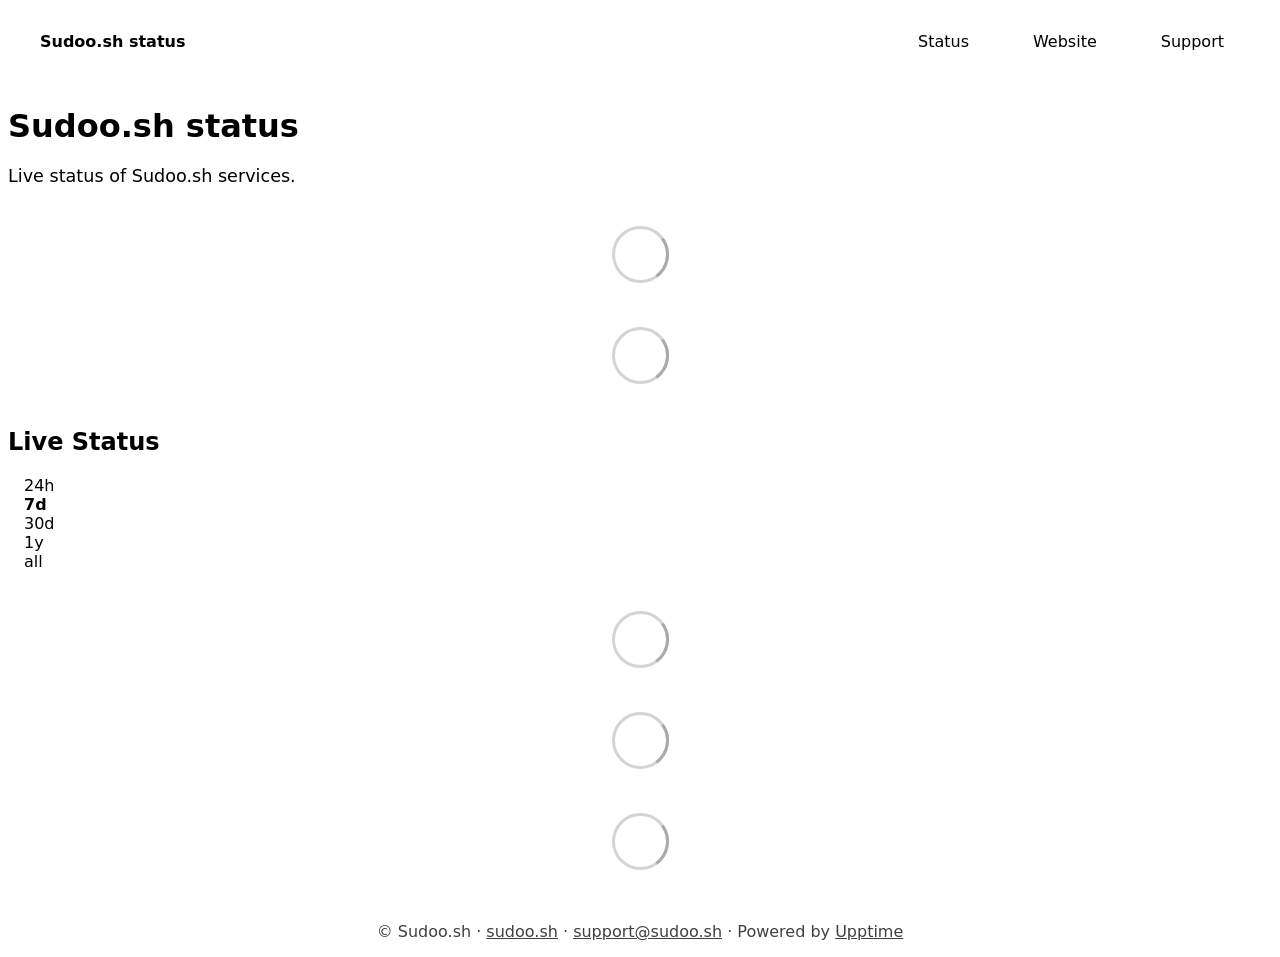
==== index.html @ 17a59e84 "deploy: 465c492b5b45bb77176a2ab1df20bc196b677ea1" ====
<!DOCTYPE html> <html lang=en> <head> <meta charset=utf-8> <meta content="width=device-width,initial-scale=1" name=viewport> <meta content=#333333 name=theme-color> <base href=/ > <link href=manifest.json rel=manifest crossorigin=use-credentials> <script>__SAPPER__={baseUrl:"",preloaded:[void 0,{}]};if('serviceWorker' in navigator)navigator.serviceWorker.register('/service-worker.js');(function(){try{eval("async function x(){}");var main="/client/client.94304ab6.js"}catch(e){main="/client/legacy/client.e1a0fa89.js"};var s=document.createElement("script");try{new Function("if(0)import('')")();s.src=main;s.type="module";s.crossOrigin="use-credentials";}catch(e){s.src="/client/shimport@2.0.5.js";s.setAttribute("data-main",main);}document.head.appendChild(s);}());</script> <link href=client/client-31a52aa5.css rel=stylesheet><link href=client/createOctokit-a85f76c7.css rel=stylesheet><link href=client/index-b0b6455a.css rel=stylesheet> <title>Sudoo.sh status</title><style>:root{color-scheme:light dark;--body-background-color:#fafafa;--body-text-color:#171717;--card-background-color:#ffffff;--nav-background-color:#ffffff;--nav-border-bottom-color:#e4e4e7;--nav-current-border-bottom-color:#714b67;--card-border-color:#e4e4e7;--down-border-left-color:#dc2626;--down-background-color:#fde2e2;--degraded-border-left-color:#d97706;--up-border-left-color:#16a34a;--tag-color:#ffffff;--tag-up-background-color:#16a34a;--tag-down-background-color:#dc2626;--tag-degraded-background-color:#d97706;--change-background-color:#d97706;--error-button-border-color:#5f3d56;--error-button-background-color:#714b67;--error-button-color:#ffffff;--submit-button-border-color:#5f3d56;--submit-button-background-color:#714b67;--submit-button-color:#ffffff;--graph-opacity:1;--graph-filter:none}@media (prefers-color-scheme:dark){:root{--body-background-color:#141415;--body-text-color:#ededed;--card-background-color:#19191b;--nav-background-color:#19191b;--nav-border-bottom-color:#2a2a2c;--nav-current-border-bottom-color:#c79bbd;--card-border-color:#2a2a2c;--down-border-left-color:#e5484d;--down-background-color:#3b1517;--degraded-border-left-color:#f5a524;--up-border-left-color:#4cc38a;--tag-color:#141415;--tag-up-background-color:#4cc38a;--tag-down-background-color:#e5484d;--tag-degraded-background-color:#f5a524;--change-background-color:#f5a524;--error-button-border-color:#d9b6d0;--error-button-background-color:#c79bbd;--error-button-color:#1b1219;--submit-button-border-color:#d9b6d0;--submit-button-background-color:#c79bbd;--submit-button-color:#1b1219;--graph-opacity:0.9;--graph-filter:none}}body,button,html,input,select{font-family:-apple-system,BlinkMacSystemFont,Inter,"Segoe UI",system-ui,sans-serif;-webkit-font-smoothing:antialiased}a{color:inherit}a:focus-visible,button:focus-visible{outline:3px solid rgb(113 75 103 / .35);outline-offset:2px;border-radius:8px}</style> <script>// If `prefers-color-scheme` is not supported, fall back to light mode.
      // In this case, light.css will be downloaded with `highest` priority.
      if (typeof window !== "undefined" && typeof document !== "undefined" && "matchMedia" in window && window.matchMedia('(prefers-color-scheme: dark)').media === 'not all') {
        document.documentElement.style.display = 'none';
        document.head.insertAdjacentHTML(
          'beforeend',
          '<link rel="stylesheet" href={`${config.path}/themes/light.css`} onload="document.documentElement.style.display = \'\'">',
        );
      } </script> <link href=https://status.sudoo.sh/themes/light.css rel=stylesheet media=(prefers-color-scheme:light)> <link href=https://status.sudoo.sh/themes/dark.css rel=stylesheet media=(prefers-color-scheme:dark)><link href=https://status.sudoo.sh/global.css rel=stylesheet><link href=https://sudoo.sh/favicon.svg rel=icon type=image/svg><link href=https://sudoo.sh/favicon.svg rel=icon type=image/png><meta content="light dark" name=color-scheme><meta content=#714b67 name=theme-color> <link href=/client/client.94304ab6.js rel=modulepreload as=script crossorigin=use-credentials><link href=/client/client-31a52aa5.css rel=preload as=style><link href=/client/index.28549d2f.js rel=modulepreload as=script crossorigin=use-credentials><link href=/client/createOctokit.8f2e1b7c.js rel=modulepreload as=script crossorigin=use-credentials><link href=/client/inject_styles.803b7e80.js rel=modulepreload as=script crossorigin=use-credentials><link href=/client/createOctokit-a85f76c7.css rel=preload as=style><link href=/client/index-b0b6455a.css rel=preload as=style></head> <body> <div id=sapper> <nav class=svelte-a08hsz><div class="svelte-a08hsz container"><div><a href=https://status.sudoo.sh class="svelte-a08hsz logo"><img alt="" class=svelte-a08hsz src=https://sudoo.sh/favicon.svg> <div>Sudoo.sh status</div></a></div> <ul class=svelte-a08hsz><li><a href=/ class=svelte-a08hsz target=_self aria-current=page>Status</a> <li><a href=https://sudoo.sh class=svelte-a08hsz target=_self>Website</a> <li><a href=mailto:support@sudoo.sh class=svelte-a08hsz target=_self>Support</a> </li> </ul></div> </nav> <main class=container> <header class=svelte-ngkazm><h1>Sudoo.sh status</h1> <p class="svelte-ngkazm lead">Live status of Sudoo.sh services.</header> <section class=svelte-8lnl4f><div class="svelte-68jxue loading"><svg class=svelte-68jxue height=38 stroke=#aaa width=38 xmlns=http://www.w3.org/2000/svg><g fill=none fill-rule=evenodd><g stroke-width=2 transform="translate(1 1)"><circle cx=18 cy=18 r=18 stroke-opacity=.5></circle><path d="M36 18c0-9.94-8.06-18-18-18"><animateTransform attributeName=transform dur=1s from="0 18 18" repeatCount=indefinite to="360 18 18" type=rotate></animateTransform></path></g></g></svg></div> </section> <section class=svelte-8lnl4f><div class="svelte-68jxue loading"><svg class=svelte-68jxue height=38 stroke=#aaa width=38 xmlns=http://www.w3.org/2000/svg><g fill=none fill-rule=evenodd><g stroke-width=2 transform="translate(1 1)"><circle cx=18 cy=18 r=18 stroke-opacity=.5></circle><path d="M36 18c0-9.94-8.06-18-18-18"><animateTransform attributeName=transform dur=1s from="0 18 18" repeatCount=indefinite to="360 18 18" type=rotate></animateTransform></path></g></g></svg></div> </section> <div class="svelte-fqsq6s f changed"><h2>Live Status</h2> <form class="svelte-fqsq6s f r"><div><input class=svelte-fqsq6s id=data_day name=d type=radio value=day><label class=svelte-fqsq6s for=data_day>24h</label></div> <div><input class=svelte-fqsq6s id=data_week name=d type=radio value=week checked><label class=svelte-fqsq6s for=data_week>7d</label></div> <div><input class=svelte-fqsq6s id=data_month name=d type=radio value=month><label class=svelte-fqsq6s for=data_month>30d</label></div> <div><input class=svelte-fqsq6s id=data_year name=d type=radio value=year><label class=svelte-fqsq6s for=data_year>1y</label></div> <div><input class=svelte-fqsq6s id=data_all name=d type=radio value=all><label class=svelte-fqsq6s for=data_all>all</label></div></form></div> <section class="svelte-fqsq6s live-status"><div class="svelte-68jxue loading"><svg class=svelte-68jxue height=38 stroke=#aaa width=38 xmlns=http://www.w3.org/2000/svg><g fill=none fill-rule=evenodd><g stroke-width=2 transform="translate(1 1)"><circle cx=18 cy=18 r=18 stroke-opacity=.5></circle><path d="M36 18c0-9.94-8.06-18-18-18"><animateTransform attributeName=transform dur=1s from="0 18 18" repeatCount=indefinite to="360 18 18" type=rotate></animateTransform></path></g></g></svg></div> </section> <section><div class="svelte-68jxue loading"><svg class=svelte-68jxue height=38 stroke=#aaa width=38 xmlns=http://www.w3.org/2000/svg><g fill=none fill-rule=evenodd><g stroke-width=2 transform="translate(1 1)"><circle cx=18 cy=18 r=18 stroke-opacity=.5></circle><path d="M36 18c0-9.94-8.06-18-18-18"><animateTransform attributeName=transform dur=1s from="0 18 18" repeatCount=indefinite to="360 18 18" type=rotate></animateTransform></path></g></g></svg></div> </section> <section><div class="svelte-68jxue loading"><svg class=svelte-68jxue height=38 stroke=#aaa width=38 xmlns=http://www.w3.org/2000/svg><g fill=none fill-rule=evenodd><g stroke-width=2 transform="translate(1 1)"><circle cx=18 cy=18 r=18 stroke-opacity=.5></circle><path d="M36 18c0-9.94-8.06-18-18-18"><animateTransform attributeName=transform dur=1s from="0 18 18" repeatCount=indefinite to="360 18 18" type=rotate></animateTransform></path></g></g></svg></div></section></main> <footer class=svelte-jbr799><p>© Sudoo.sh · <a href=https://sudoo.sh>sudoo.sh</a> · <a href=mailto:support@sudoo.sh>support@sudoo.sh</a> · Powered by <a href=https://upptime.js.org>Upptime</a></p> </footer></div> <script> try {
        if (typeof window !== "undefined" && window.navigator && navigator.serviceWorker) {
          navigator.serviceWorker.getRegistrations().then(function (registrations) {
            for (let registration of registrations) {
              registration.unregister();
            }
          });
        }
        if (typeof window !== "undefined" && "caches" in window) {
          caches.keys().then(function (keyList) {
            return Promise.all(
              keyList.map(function (key) {
                return caches.delete(key);
              })
            );
          });
        }
      } catch (error) {} </script>
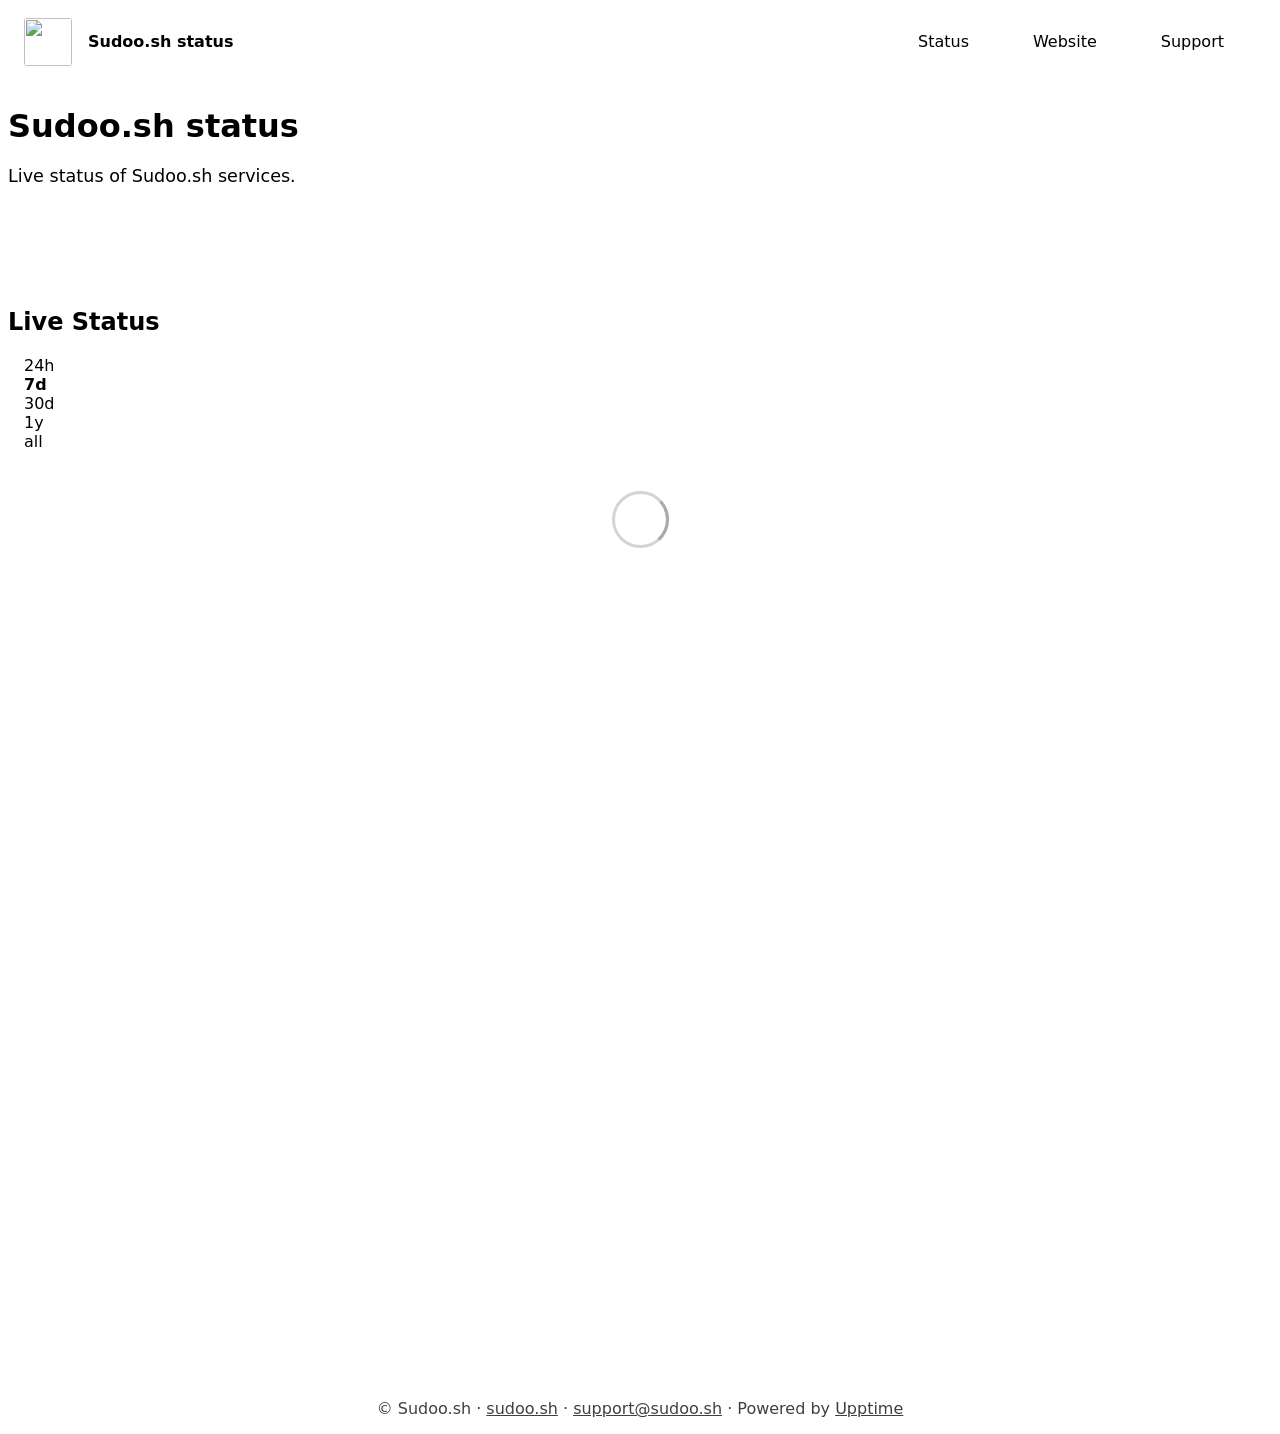
==== commit f8e89bea: "deploy: 219ca45661fd7b9674ba2fd2441160df50dcf616" ====
--- a/index.html
+++ b/index.html
@@ -1,4 +1,4 @@
-<!DOCTYPE html> <html lang=en> <head> <meta charset=utf-8> <meta content="width=device-width,initial-scale=1" name=viewport> <meta content=#333333 name=theme-color> <base href=/ > <link href=manifest.json rel=manifest crossorigin=use-credentials> <script>__SAPPER__={baseUrl:"",preloaded:[void 0,{}]};if('serviceWorker' in navigator)navigator.serviceWorker.register('/service-worker.js');(function(){try{eval("async function x(){}");var main="/client/client.94304ab6.js"}catch(e){main="/client/legacy/client.e1a0fa89.js"};var s=document.createElement("script");try{new Function("if(0)import('')")();s.src=main;s.type="module";s.crossOrigin="use-credentials";}catch(e){s.src="/client/shimport@2.0.5.js";s.setAttribute("data-main",main);}document.head.appendChild(s);}());</script> <link href=client/client-31a52aa5.css rel=stylesheet><link href=client/createOctokit-a85f76c7.css rel=stylesheet><link href=client/index-b0b6455a.css rel=stylesheet> <title>Sudoo.sh status</title><style>:root{color-scheme:light dark;--body-background-color:#fafafa;--body-text-color:#171717;--card-background-color:#ffffff;--nav-background-color:#ffffff;--nav-border-bottom-color:#e4e4e7;--nav-current-border-bottom-color:#714b67;--card-border-color:#e4e4e7;--down-border-left-color:#dc2626;--down-background-color:#fde2e2;--degraded-border-left-color:#d97706;--up-border-left-color:#16a34a;--tag-color:#ffffff;--tag-up-background-color:#16a34a;--tag-down-background-color:#dc2626;--tag-degraded-background-color:#d97706;--change-background-color:#d97706;--error-button-border-color:#5f3d56;--error-button-background-color:#714b67;--error-button-color:#ffffff;--submit-button-border-color:#5f3d56;--submit-button-background-color:#714b67;--submit-button-color:#ffffff;--graph-opacity:1;--graph-filter:none}@media (prefers-color-scheme:dark){:root{--body-background-color:#141415;--body-text-color:#ededed;--card-background-color:#19191b;--nav-background-color:#19191b;--nav-border-bottom-color:#2a2a2c;--nav-current-border-bottom-color:#c79bbd;--card-border-color:#2a2a2c;--down-border-left-color:#e5484d;--down-background-color:#3b1517;--degraded-border-left-color:#f5a524;--up-border-left-color:#4cc38a;--tag-color:#141415;--tag-up-background-color:#4cc38a;--tag-down-background-color:#e5484d;--tag-degraded-background-color:#f5a524;--change-background-color:#f5a524;--error-button-border-color:#d9b6d0;--error-button-background-color:#c79bbd;--error-button-color:#1b1219;--submit-button-border-color:#d9b6d0;--submit-button-background-color:#c79bbd;--submit-button-color:#1b1219;--graph-opacity:0.9;--graph-filter:none}}body,button,html,input,select{font-family:-apple-system,BlinkMacSystemFont,Inter,"Segoe UI",system-ui,sans-serif;-webkit-font-smoothing:antialiased}a{color:inherit}a:focus-visible,button:focus-visible{outline:3px solid rgb(113 75 103 / .35);outline-offset:2px;border-radius:8px}</style> <script>// If `prefers-color-scheme` is not supported, fall back to light mode.
+<!DOCTYPE html> <html lang=en> <head> <meta charset=utf-8> <meta content="width=device-width,initial-scale=1" name=viewport> <meta content=#333333 name=theme-color> <base href=/ > <link href=manifest.json rel=manifest crossorigin=use-credentials> <script>__SAPPER__={baseUrl:"",preloaded:[void 0,{}]};if('serviceWorker' in navigator)navigator.serviceWorker.register('/service-worker.js');(function(){try{eval("async function x(){}");var main="/client/client.71fd505e.js"}catch(e){main="/client/legacy/client.31c44764.js"};var s=document.createElement("script");try{new Function("if(0)import('')")();s.src=main;s.type="module";s.crossOrigin="use-credentials";}catch(e){s.src="/client/shimport@2.0.5.js";s.setAttribute("data-main",main);}document.head.appendChild(s);}());</script> <link href=client/client-31a52aa5.css rel=stylesheet><link href=client/createOctokit-a85f76c7.css rel=stylesheet><link href=client/index-b0b6455a.css rel=stylesheet> <title>Sudoo.sh status</title><style>:root{color-scheme:light dark;--body-background-color:#fafafa;--body-text-color:#171717;--card-background-color:#ffffff;--nav-background-color:#ffffff;--nav-border-bottom-color:#e4e4e7;--nav-current-border-bottom-color:#714b67;--card-border-color:#e4e4e7;--down-border-left-color:#dc2626;--down-background-color:#fde2e2;--degraded-border-left-color:#d97706;--up-border-left-color:#16a34a;--tag-color:#ffffff;--tag-up-background-color:#16a34a;--tag-down-background-color:#dc2626;--tag-degraded-background-color:#d97706;--change-background-color:#d97706;--error-button-border-color:#5f3d56;--error-button-background-color:#714b67;--error-button-color:#ffffff;--submit-button-border-color:#5f3d56;--submit-button-background-color:#714b67;--submit-button-color:#ffffff;--graph-opacity:1;--graph-filter:none}@media (prefers-color-scheme:dark){:root{--body-background-color:#141415;--body-text-color:#ededed;--card-background-color:#19191b;--nav-background-color:#19191b;--nav-border-bottom-color:#2a2a2c;--nav-current-border-bottom-color:#c79bbd;--card-border-color:#2a2a2c;--down-border-left-color:#e5484d;--down-background-color:#3b1517;--degraded-border-left-color:#f5a524;--up-border-left-color:#4cc38a;--tag-color:#141415;--tag-up-background-color:#4cc38a;--tag-down-background-color:#e5484d;--tag-degraded-background-color:#f5a524;--change-background-color:#f5a524;--error-button-border-color:#d9b6d0;--error-button-background-color:#c79bbd;--error-button-color:#1b1219;--submit-button-border-color:#d9b6d0;--submit-button-background-color:#c79bbd;--submit-button-color:#1b1219;--graph-opacity:0.9;--graph-filter:none}}body,button,html,input,select{font-family:-apple-system,BlinkMacSystemFont,Inter,"Segoe UI",system-ui,sans-serif;-webkit-font-smoothing:antialiased}a{color:inherit}a:focus-visible,button:focus-visible{outline:3px solid rgb(113 75 103 / .35);outline-offset:2px;border-radius:8px}main>section:not(.live-status)>.loading{display:none}main.container>header:not(:has(+article)){margin-bottom:calc(4rem + 58px)}.live-status:has(>.loading){min-height:100vh}.live-status>.loading{margin:0;padding-top:2.5rem}.logo img{width:3rem}.live-status img.icon{width:1rem}</style><link href=https://api.github.com rel=preconnect crossorigin><link href=https://raw.githubusercontent.com rel=preconnect> <script>// If `prefers-color-scheme` is not supported, fall back to light mode.
       // In this case, light.css will be downloaded with `highest` priority.
       if (typeof window !== "undefined" && typeof document !== "undefined" && "matchMedia" in window && window.matchMedia('(prefers-color-scheme: dark)').media === 'not all') {
         document.documentElement.style.display = 'none';
@@ -6,7 +6,7 @@
           'beforeend',
           '<link rel="stylesheet" href={`${config.path}/themes/light.css`} onload="document.documentElement.style.display = \'\'">',
         );
-      } </script> <link href=https://status.sudoo.sh/themes/light.css rel=stylesheet media=(prefers-color-scheme:light)> <link href=https://status.sudoo.sh/themes/dark.css rel=stylesheet media=(prefers-color-scheme:dark)><link href=https://status.sudoo.sh/global.css rel=stylesheet><link href=https://sudoo.sh/favicon.svg rel=icon type=image/svg><link href=https://sudoo.sh/favicon.svg rel=icon type=image/png><meta content="light dark" name=color-scheme><meta content=#714b67 name=theme-color> <link href=/client/client.94304ab6.js rel=modulepreload as=script crossorigin=use-credentials><link href=/client/client-31a52aa5.css rel=preload as=style><link href=/client/index.28549d2f.js rel=modulepreload as=script crossorigin=use-credentials><link href=/client/createOctokit.8f2e1b7c.js rel=modulepreload as=script crossorigin=use-credentials><link href=/client/inject_styles.803b7e80.js rel=modulepreload as=script crossorigin=use-credentials><link href=/client/createOctokit-a85f76c7.css rel=preload as=style><link href=/client/index-b0b6455a.css rel=preload as=style></head> <body> <div id=sapper> <nav class=svelte-a08hsz><div class="svelte-a08hsz container"><div><a href=https://status.sudoo.sh class="svelte-a08hsz logo"><img alt="" class=svelte-a08hsz src=https://sudoo.sh/favicon.svg> <div>Sudoo.sh status</div></a></div> <ul class=svelte-a08hsz><li><a href=/ class=svelte-a08hsz target=_self aria-current=page>Status</a> <li><a href=https://sudoo.sh class=svelte-a08hsz target=_self>Website</a> <li><a href=mailto:support@sudoo.sh class=svelte-a08hsz target=_self>Support</a> </li> </ul></div> </nav> <main class=container> <header class=svelte-ngkazm><h1>Sudoo.sh status</h1> <p class="svelte-ngkazm lead">Live status of Sudoo.sh services.</header> <section class=svelte-8lnl4f><div class="svelte-68jxue loading"><svg class=svelte-68jxue height=38 stroke=#aaa width=38 xmlns=http://www.w3.org/2000/svg><g fill=none fill-rule=evenodd><g stroke-width=2 transform="translate(1 1)"><circle cx=18 cy=18 r=18 stroke-opacity=.5></circle><path d="M36 18c0-9.94-8.06-18-18-18"><animateTransform attributeName=transform dur=1s from="0 18 18" repeatCount=indefinite to="360 18 18" type=rotate></animateTransform></path></g></g></svg></div> </section> <section class=svelte-8lnl4f><div class="svelte-68jxue loading"><svg class=svelte-68jxue height=38 stroke=#aaa width=38 xmlns=http://www.w3.org/2000/svg><g fill=none fill-rule=evenodd><g stroke-width=2 transform="translate(1 1)"><circle cx=18 cy=18 r=18 stroke-opacity=.5></circle><path d="M36 18c0-9.94-8.06-18-18-18"><animateTransform attributeName=transform dur=1s from="0 18 18" repeatCount=indefinite to="360 18 18" type=rotate></animateTransform></path></g></g></svg></div> </section> <div class="svelte-fqsq6s f changed"><h2>Live Status</h2> <form class="svelte-fqsq6s f r"><div><input class=svelte-fqsq6s id=data_day name=d type=radio value=day><label class=svelte-fqsq6s for=data_day>24h</label></div> <div><input class=svelte-fqsq6s id=data_week name=d type=radio value=week checked><label class=svelte-fqsq6s for=data_week>7d</label></div> <div><input class=svelte-fqsq6s id=data_month name=d type=radio value=month><label class=svelte-fqsq6s for=data_month>30d</label></div> <div><input class=svelte-fqsq6s id=data_year name=d type=radio value=year><label class=svelte-fqsq6s for=data_year>1y</label></div> <div><input class=svelte-fqsq6s id=data_all name=d type=radio value=all><label class=svelte-fqsq6s for=data_all>all</label></div></form></div> <section class="svelte-fqsq6s live-status"><div class="svelte-68jxue loading"><svg class=svelte-68jxue height=38 stroke=#aaa width=38 xmlns=http://www.w3.org/2000/svg><g fill=none fill-rule=evenodd><g stroke-width=2 transform="translate(1 1)"><circle cx=18 cy=18 r=18 stroke-opacity=.5></circle><path d="M36 18c0-9.94-8.06-18-18-18"><animateTransform attributeName=transform dur=1s from="0 18 18" repeatCount=indefinite to="360 18 18" type=rotate></animateTransform></path></g></g></svg></div> </section> <section><div class="svelte-68jxue loading"><svg class=svelte-68jxue height=38 stroke=#aaa width=38 xmlns=http://www.w3.org/2000/svg><g fill=none fill-rule=evenodd><g stroke-width=2 transform="translate(1 1)"><circle cx=18 cy=18 r=18 stroke-opacity=.5></circle><path d="M36 18c0-9.94-8.06-18-18-18"><animateTransform attributeName=transform dur=1s from="0 18 18" repeatCount=indefinite to="360 18 18" type=rotate></animateTransform></path></g></g></svg></div> </section> <section><div class="svelte-68jxue loading"><svg class=svelte-68jxue height=38 stroke=#aaa width=38 xmlns=http://www.w3.org/2000/svg><g fill=none fill-rule=evenodd><g stroke-width=2 transform="translate(1 1)"><circle cx=18 cy=18 r=18 stroke-opacity=.5></circle><path d="M36 18c0-9.94-8.06-18-18-18"><animateTransform attributeName=transform dur=1s from="0 18 18" repeatCount=indefinite to="360 18 18" type=rotate></animateTransform></path></g></g></svg></div></section></main> <footer class=svelte-jbr799><p>© Sudoo.sh · <a href=https://sudoo.sh>sudoo.sh</a> · <a href=mailto:support@sudoo.sh>support@sudoo.sh</a> · Powered by <a href=https://upptime.js.org>Upptime</a></p> </footer></div> <script> try {
+      } </script> <link href=https://status.sudoo.sh/themes/light.css rel=stylesheet media=(prefers-color-scheme:light)> <link href=https://status.sudoo.sh/themes/dark.css rel=stylesheet media=(prefers-color-scheme:dark)><link href=https://status.sudoo.sh/global.css rel=stylesheet><link href=https://status.sudoo.sh/favicon.svg rel=icon type=image/svg><link href=https://status.sudoo.sh/favicon.svg rel=icon type=image/png><meta content="Live status, uptime and response times of the Sudoo.sh website, documentation, marketplace, sign-in, account and API." name=description><meta content="light dark" name=color-scheme><meta content=#714b67 name=theme-color> <link href=/client/client.71fd505e.js rel=modulepreload as=script crossorigin=use-credentials><link href=/client/client-31a52aa5.css rel=preload as=style><link href=/client/index.e1d9bd74.js rel=modulepreload as=script crossorigin=use-credentials><link href=/client/createOctokit.777f764c.js rel=modulepreload as=script crossorigin=use-credentials><link href=/client/inject_styles.803b7e80.js rel=modulepreload as=script crossorigin=use-credentials><link href=/client/createOctokit-a85f76c7.css rel=preload as=style><link href=/client/index-b0b6455a.css rel=preload as=style></head> <body> <div id=sapper> <nav class=svelte-a08hsz><div class="svelte-a08hsz container"><div><a href=https://status.sudoo.sh class="svelte-a08hsz logo"><img alt="" class=svelte-a08hsz src=https://status.sudoo.sh/favicon.svg> <div>Sudoo.sh status</div></a></div> <ul class=svelte-a08hsz><li><a href=/ class=svelte-a08hsz target=_self aria-current=page>Status</a> <li><a href=https://sudoo.sh class=svelte-a08hsz target=_self>Website</a> <li><a href=mailto:support@sudoo.sh class=svelte-a08hsz target=_self>Support</a> </li> </ul></div> </nav> <main class=container> <header class=svelte-ngkazm><h1>Sudoo.sh status</h1> <p class="svelte-ngkazm lead">Live status of Sudoo.sh services.</header> <section class=svelte-8lnl4f><div class="svelte-68jxue loading"><svg class=svelte-68jxue height=38 stroke=#aaa width=38 xmlns=http://www.w3.org/2000/svg><g fill=none fill-rule=evenodd><g stroke-width=2 transform="translate(1 1)"><circle cx=18 cy=18 r=18 stroke-opacity=.5></circle><path d="M36 18c0-9.94-8.06-18-18-18"><animateTransform attributeName=transform dur=1s from="0 18 18" repeatCount=indefinite to="360 18 18" type=rotate></animateTransform></path></g></g></svg></div> </section> <section class=svelte-8lnl4f><div class="svelte-68jxue loading"><svg class=svelte-68jxue height=38 stroke=#aaa width=38 xmlns=http://www.w3.org/2000/svg><g fill=none fill-rule=evenodd><g stroke-width=2 transform="translate(1 1)"><circle cx=18 cy=18 r=18 stroke-opacity=.5></circle><path d="M36 18c0-9.94-8.06-18-18-18"><animateTransform attributeName=transform dur=1s from="0 18 18" repeatCount=indefinite to="360 18 18" type=rotate></animateTransform></path></g></g></svg></div> </section> <div class="svelte-fqsq6s f changed"><h2>Live Status</h2> <form class="svelte-fqsq6s f r"><div><input class=svelte-fqsq6s id=data_day name=d type=radio value=day><label class=svelte-fqsq6s for=data_day>24h</label></div> <div><input class=svelte-fqsq6s id=data_week name=d type=radio value=week checked><label class=svelte-fqsq6s for=data_week>7d</label></div> <div><input class=svelte-fqsq6s id=data_month name=d type=radio value=month><label class=svelte-fqsq6s for=data_month>30d</label></div> <div><input class=svelte-fqsq6s id=data_year name=d type=radio value=year><label class=svelte-fqsq6s for=data_year>1y</label></div> <div><input class=svelte-fqsq6s id=data_all name=d type=radio value=all><label class=svelte-fqsq6s for=data_all>all</label></div></form></div> <section class="svelte-fqsq6s live-status"><div class="svelte-68jxue loading"><svg class=svelte-68jxue height=38 stroke=#aaa width=38 xmlns=http://www.w3.org/2000/svg><g fill=none fill-rule=evenodd><g stroke-width=2 transform="translate(1 1)"><circle cx=18 cy=18 r=18 stroke-opacity=.5></circle><path d="M36 18c0-9.94-8.06-18-18-18"><animateTransform attributeName=transform dur=1s from="0 18 18" repeatCount=indefinite to="360 18 18" type=rotate></animateTransform></path></g></g></svg></div> </section> <section><div class="svelte-68jxue loading"><svg class=svelte-68jxue height=38 stroke=#aaa width=38 xmlns=http://www.w3.org/2000/svg><g fill=none fill-rule=evenodd><g stroke-width=2 transform="translate(1 1)"><circle cx=18 cy=18 r=18 stroke-opacity=.5></circle><path d="M36 18c0-9.94-8.06-18-18-18"><animateTransform attributeName=transform dur=1s from="0 18 18" repeatCount=indefinite to="360 18 18" type=rotate></animateTransform></path></g></g></svg></div> </section> <section><div class="svelte-68jxue loading"><svg class=svelte-68jxue height=38 stroke=#aaa width=38 xmlns=http://www.w3.org/2000/svg><g fill=none fill-rule=evenodd><g stroke-width=2 transform="translate(1 1)"><circle cx=18 cy=18 r=18 stroke-opacity=.5></circle><path d="M36 18c0-9.94-8.06-18-18-18"><animateTransform attributeName=transform dur=1s from="0 18 18" repeatCount=indefinite to="360 18 18" type=rotate></animateTransform></path></g></g></svg></div></section></main> <footer class=svelte-jbr799><p>© Sudoo.sh · <a href=https://sudoo.sh>sudoo.sh</a> · <a href=mailto:support@sudoo.sh>support@sudoo.sh</a> · Powered by <a href=https://upptime.js.org>Upptime</a></p> </footer></div> <script> try {
         if (typeof window !== "undefined" && window.navigator && navigator.serviceWorker) {
           navigator.serviceWorker.getRegistrations().then(function (registrations) {
             for (let registration of registrations) {
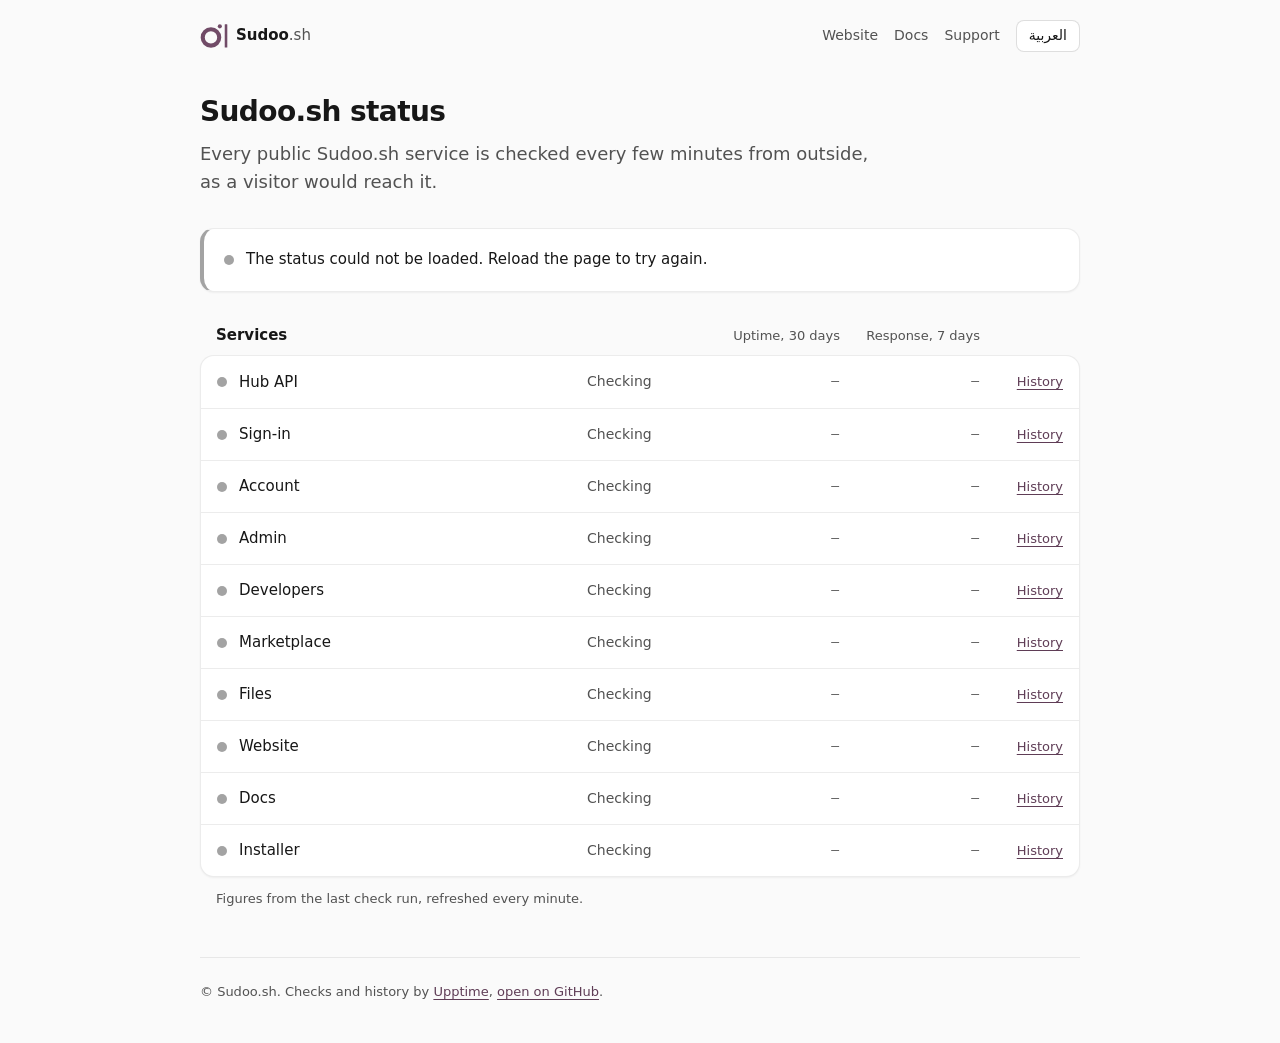
==== commit 1107403e: "deploy: 8b9e57d19a9eb9cb23d51723ce8ff2ca985d79e3" ====
--- a/index.html
+++ b/index.html
@@ -1,26 +1,164 @@
-<!DOCTYPE html> <html lang=en> <head> <meta charset=utf-8> <meta content="width=device-width,initial-scale=1" name=viewport> <meta content=#333333 name=theme-color> <base href=/ > <link href=manifest.json rel=manifest crossorigin=use-credentials> <script>__SAPPER__={baseUrl:"",preloaded:[void 0,{}]};if('serviceWorker' in navigator)navigator.serviceWorker.register('/service-worker.js');(function(){try{eval("async function x(){}");var main="/client/client.71fd505e.js"}catch(e){main="/client/legacy/client.31c44764.js"};var s=document.createElement("script");try{new Function("if(0)import('')")();s.src=main;s.type="module";s.crossOrigin="use-credentials";}catch(e){s.src="/client/shimport@2.0.5.js";s.setAttribute("data-main",main);}document.head.appendChild(s);}());</script> <link href=client/client-31a52aa5.css rel=stylesheet><link href=client/createOctokit-a85f76c7.css rel=stylesheet><link href=client/index-b0b6455a.css rel=stylesheet> <title>Sudoo.sh status</title><style>:root{color-scheme:light dark;--body-background-color:#fafafa;--body-text-color:#171717;--card-background-color:#ffffff;--nav-background-color:#ffffff;--nav-border-bottom-color:#e4e4e7;--nav-current-border-bottom-color:#714b67;--card-border-color:#e4e4e7;--down-border-left-color:#dc2626;--down-background-color:#fde2e2;--degraded-border-left-color:#d97706;--up-border-left-color:#16a34a;--tag-color:#ffffff;--tag-up-background-color:#16a34a;--tag-down-background-color:#dc2626;--tag-degraded-background-color:#d97706;--change-background-color:#d97706;--error-button-border-color:#5f3d56;--error-button-background-color:#714b67;--error-button-color:#ffffff;--submit-button-border-color:#5f3d56;--submit-button-background-color:#714b67;--submit-button-color:#ffffff;--graph-opacity:1;--graph-filter:none}@media (prefers-color-scheme:dark){:root{--body-background-color:#141415;--body-text-color:#ededed;--card-background-color:#19191b;--nav-background-color:#19191b;--nav-border-bottom-color:#2a2a2c;--nav-current-border-bottom-color:#c79bbd;--card-border-color:#2a2a2c;--down-border-left-color:#e5484d;--down-background-color:#3b1517;--degraded-border-left-color:#f5a524;--up-border-left-color:#4cc38a;--tag-color:#141415;--tag-up-background-color:#4cc38a;--tag-down-background-color:#e5484d;--tag-degraded-background-color:#f5a524;--change-background-color:#f5a524;--error-button-border-color:#d9b6d0;--error-button-background-color:#c79bbd;--error-button-color:#1b1219;--submit-button-border-color:#d9b6d0;--submit-button-background-color:#c79bbd;--submit-button-color:#1b1219;--graph-opacity:0.9;--graph-filter:none}}body,button,html,input,select{font-family:-apple-system,BlinkMacSystemFont,Inter,"Segoe UI",system-ui,sans-serif;-webkit-font-smoothing:antialiased}a{color:inherit}a:focus-visible,button:focus-visible{outline:3px solid rgb(113 75 103 / .35);outline-offset:2px;border-radius:8px}main>section:not(.live-status)>.loading{display:none}main.container>header:not(:has(+article)){margin-bottom:calc(4rem + 58px)}.live-status:has(>.loading){min-height:100vh}.live-status>.loading{margin:0;padding-top:2.5rem}.logo img{width:3rem}.live-status img.icon{width:1rem}</style><link href=https://api.github.com rel=preconnect crossorigin><link href=https://raw.githubusercontent.com rel=preconnect> <script>// If `prefers-color-scheme` is not supported, fall back to light mode.
-      // In this case, light.css will be downloaded with `highest` priority.
-      if (typeof window !== "undefined" && typeof document !== "undefined" && "matchMedia" in window && window.matchMedia('(prefers-color-scheme: dark)').media === 'not all') {
-        document.documentElement.style.display = 'none';
-        document.head.insertAdjacentHTML(
-          'beforeend',
-          '<link rel="stylesheet" href={`${config.path}/themes/light.css`} onload="document.documentElement.style.display = \'\'">',
-        );
-      } </script> <link href=https://status.sudoo.sh/themes/light.css rel=stylesheet media=(prefers-color-scheme:light)> <link href=https://status.sudoo.sh/themes/dark.css rel=stylesheet media=(prefers-color-scheme:dark)><link href=https://status.sudoo.sh/global.css rel=stylesheet><link href=https://status.sudoo.sh/favicon.svg rel=icon type=image/svg><link href=https://status.sudoo.sh/favicon.svg rel=icon type=image/png><meta content="Live status, uptime and response times of the Sudoo.sh website, documentation, marketplace, sign-in, account and API." name=description><meta content="light dark" name=color-scheme><meta content=#714b67 name=theme-color> <link href=/client/client.71fd505e.js rel=modulepreload as=script crossorigin=use-credentials><link href=/client/client-31a52aa5.css rel=preload as=style><link href=/client/index.e1d9bd74.js rel=modulepreload as=script crossorigin=use-credentials><link href=/client/createOctokit.777f764c.js rel=modulepreload as=script crossorigin=use-credentials><link href=/client/inject_styles.803b7e80.js rel=modulepreload as=script crossorigin=use-credentials><link href=/client/createOctokit-a85f76c7.css rel=preload as=style><link href=/client/index-b0b6455a.css rel=preload as=style></head> <body> <div id=sapper> <nav class=svelte-a08hsz><div class="svelte-a08hsz container"><div><a href=https://status.sudoo.sh class="svelte-a08hsz logo"><img alt="" class=svelte-a08hsz src=https://status.sudoo.sh/favicon.svg> <div>Sudoo.sh status</div></a></div> <ul class=svelte-a08hsz><li><a href=/ class=svelte-a08hsz target=_self aria-current=page>Status</a> <li><a href=https://sudoo.sh class=svelte-a08hsz target=_self>Website</a> <li><a href=mailto:support@sudoo.sh class=svelte-a08hsz target=_self>Support</a> </li> </ul></div> </nav> <main class=container> <header class=svelte-ngkazm><h1>Sudoo.sh status</h1> <p class="svelte-ngkazm lead">Live status of Sudoo.sh services.</header> <section class=svelte-8lnl4f><div class="svelte-68jxue loading"><svg class=svelte-68jxue height=38 stroke=#aaa width=38 xmlns=http://www.w3.org/2000/svg><g fill=none fill-rule=evenodd><g stroke-width=2 transform="translate(1 1)"><circle cx=18 cy=18 r=18 stroke-opacity=.5></circle><path d="M36 18c0-9.94-8.06-18-18-18"><animateTransform attributeName=transform dur=1s from="0 18 18" repeatCount=indefinite to="360 18 18" type=rotate></animateTransform></path></g></g></svg></div> </section> <section class=svelte-8lnl4f><div class="svelte-68jxue loading"><svg class=svelte-68jxue height=38 stroke=#aaa width=38 xmlns=http://www.w3.org/2000/svg><g fill=none fill-rule=evenodd><g stroke-width=2 transform="translate(1 1)"><circle cx=18 cy=18 r=18 stroke-opacity=.5></circle><path d="M36 18c0-9.94-8.06-18-18-18"><animateTransform attributeName=transform dur=1s from="0 18 18" repeatCount=indefinite to="360 18 18" type=rotate></animateTransform></path></g></g></svg></div> </section> <div class="svelte-fqsq6s f changed"><h2>Live Status</h2> <form class="svelte-fqsq6s f r"><div><input class=svelte-fqsq6s id=data_day name=d type=radio value=day><label class=svelte-fqsq6s for=data_day>24h</label></div> <div><input class=svelte-fqsq6s id=data_week name=d type=radio value=week checked><label class=svelte-fqsq6s for=data_week>7d</label></div> <div><input class=svelte-fqsq6s id=data_month name=d type=radio value=month><label class=svelte-fqsq6s for=data_month>30d</label></div> <div><input class=svelte-fqsq6s id=data_year name=d type=radio value=year><label class=svelte-fqsq6s for=data_year>1y</label></div> <div><input class=svelte-fqsq6s id=data_all name=d type=radio value=all><label class=svelte-fqsq6s for=data_all>all</label></div></form></div> <section class="svelte-fqsq6s live-status"><div class="svelte-68jxue loading"><svg class=svelte-68jxue height=38 stroke=#aaa width=38 xmlns=http://www.w3.org/2000/svg><g fill=none fill-rule=evenodd><g stroke-width=2 transform="translate(1 1)"><circle cx=18 cy=18 r=18 stroke-opacity=.5></circle><path d="M36 18c0-9.94-8.06-18-18-18"><animateTransform attributeName=transform dur=1s from="0 18 18" repeatCount=indefinite to="360 18 18" type=rotate></animateTransform></path></g></g></svg></div> </section> <section><div class="svelte-68jxue loading"><svg class=svelte-68jxue height=38 stroke=#aaa width=38 xmlns=http://www.w3.org/2000/svg><g fill=none fill-rule=evenodd><g stroke-width=2 transform="translate(1 1)"><circle cx=18 cy=18 r=18 stroke-opacity=.5></circle><path d="M36 18c0-9.94-8.06-18-18-18"><animateTransform attributeName=transform dur=1s from="0 18 18" repeatCount=indefinite to="360 18 18" type=rotate></animateTransform></path></g></g></svg></div> </section> <section><div class="svelte-68jxue loading"><svg class=svelte-68jxue height=38 stroke=#aaa width=38 xmlns=http://www.w3.org/2000/svg><g fill=none fill-rule=evenodd><g stroke-width=2 transform="translate(1 1)"><circle cx=18 cy=18 r=18 stroke-opacity=.5></circle><path d="M36 18c0-9.94-8.06-18-18-18"><animateTransform attributeName=transform dur=1s from="0 18 18" repeatCount=indefinite to="360 18 18" type=rotate></animateTransform></path></g></g></svg></div></section></main> <footer class=svelte-jbr799><p>© Sudoo.sh · <a href=https://sudoo.sh>sudoo.sh</a> · <a href=mailto:support@sudoo.sh>support@sudoo.sh</a> · Powered by <a href=https://upptime.js.org>Upptime</a></p> </footer></div> <script> try {
-        if (typeof window !== "undefined" && window.navigator && navigator.serviceWorker) {
-          navigator.serviceWorker.getRegistrations().then(function (registrations) {
-            for (let registration of registrations) {
-              registration.unregister();
-            }
-          });
-        }
-        if (typeof window !== "undefined" && "caches" in window) {
-          caches.keys().then(function (keyList) {
-            return Promise.all(
-              keyList.map(function (key) {
-                return caches.delete(key);
-              })
-            );
-          });
-        }
-      } catch (error) {} </script> +<!doctype html>
+<html lang="en" dir="ltr">
+  <head>
+    <meta charset="utf-8" />
+    <meta name="viewport" content="width=device-width, initial-scale=1" />
+    <meta
+      http-equiv="Content-Security-Policy"
+      content="default-src 'none'; script-src 'self'; style-src 'self'; img-src 'self'; connect-src 'self' https://raw.githubusercontent.com https://api.github.com; base-uri 'none'; form-action 'none'"
+    />
+    <title>Sudoo.sh status</title>
+    <meta
+      name="description"
+      content="Live status, uptime and response times of the Sudoo.sh website, documentation, marketplace, sign-in, account and API."
+    />
+    <link rel="canonical" href="https://status.sudoo.sh/" />
+    <link rel="icon" href="/favicon.svg" type="image/svg+xml" />
+    <meta name="color-scheme" content="light dark" />
+    <meta name="theme-color" media="(prefers-color-scheme: light)" content="#fafafa" />
+    <meta name="theme-color" media="(prefers-color-scheme: dark)" content="#141415" />
+    <meta name="referrer" content="strict-origin-when-cross-origin" />
+    <script src="/sudoo-boot.js"></script>
+    <link rel="stylesheet" href="/sudoo-status.css" />
+    <link rel="preconnect" href="https://raw.githubusercontent.com" crossorigin />
+    <script src="/sudoo-status.js" defer></script>
+  </head>
+  <body>
+    <a class="skip" href="#main"><span lang="en">Skip to the status</span><span lang="ar">انتقل إلى الحالة</span></a>
+    <header class="top">
+      <a class="brand" href="https://sudoo.sh">
+        <img src="/favicon.svg" width="28" height="28" alt="" />
+        <span>Sudoo<span class="faint">.sh</span></span>
+      </a>
+      <nav aria-label="Sudoo.sh">
+        <a href="https://sudoo.sh"><span lang="en">Website</span><span lang="ar">الموقع</span></a>
+        <a href="https://docs.sudoo.sh"><span lang="en">Docs</span><span lang="ar">التوثيق</span></a>
+        <a href="mailto:support@sudoo.sh"><span lang="en">Support</span><span lang="ar">الدعم</span></a>
+        <button type="button" class="switch-language" data-switch-language>
+          <span lang="en">العربية</span><span lang="ar">English</span>
+        </button>
+      </nav>
+    </header>
+    <main id="main">
+      <h1><span lang="en">Sudoo.sh status</span><span lang="ar">حالة Sudoo.sh</span></h1>
+      <p class="lead">
+        <span lang="en">Every public Sudoo.sh service is checked every few minutes from outside, as a visitor would reach it.</span>
+        <span lang="ar">نتحقق من كل خدمة عامة في Sudoo.sh كل بضع دقائق من الخارج، كما يصل إليها الزائر.</span>
+      </p>
+      <section class="overall" data-overall="checking" aria-live="polite">
+        <span class="dot" aria-hidden="true"></span>
+        <p>
+          <span data-overall-text="checking"><span lang="en">Checking the services…</span><span lang="ar">جارٍ التحقق من الخدمات…</span></span>
+          <span data-overall-text="up"><span lang="en">All systems operational</span><span lang="ar">جميع الأنظمة تعمل</span></span>
+          <span data-overall-text="degraded"><span lang="en">Some services are slow</span><span lang="ar">بعض الخدمات بطيئة</span></span>
+          <span data-overall-text="down"><span lang="en">Some services are down</span><span lang="ar">بعض الخدمات متوقفة</span></span>
+          <span data-overall-text="unknown"><span lang="en">The status could not be loaded. Reload the page to try again.</span><span lang="ar">تعذّر تحميل الحالة. أعد تحميل الصفحة للمحاولة مجددًا.</span></span>
+        </p>
+      </section>
+      <section aria-labelledby="services-heading">
+        <div class="list-head">
+          <h2 id="services-heading"><span lang="en">Services</span><span lang="ar">الخدمات</span></h2>
+          <span class="column"><span lang="en">Uptime, 30 days</span><span lang="ar">التوفر، 30 يومًا</span></span>
+          <span class="column"><span lang="en">Response, 7 days</span><span lang="ar">الاستجابة، 7 أيام</span></span>
+        </div>
+        <ul class="services">
+          <li class="service" data-slug="hub-api">
+            <span class="dot" aria-hidden="true"></span>
+            <span class="name"><span lang="en">Hub API</span><span lang="ar">واجهة Hub البرمجية</span></span>
+            <span class="state" data-field="state"><span lang="en">Checking</span><span lang="ar">جارٍ التحقق</span></span>
+            <span class="figure" data-field="uptime" title="">—</span>
+            <span class="figure" data-field="time">—</span>
+            <a class="history" href="/history/hub-api"><span lang="en">History</span><span lang="ar">السجل</span></a>
+          </li>
+          <li class="service" data-slug="sign-in">
+            <span class="dot" aria-hidden="true"></span>
+            <span class="name"><span lang="en">Sign-in</span><span lang="ar">تسجيل الدخول</span></span>
+            <span class="state" data-field="state"><span lang="en">Checking</span><span lang="ar">جارٍ التحقق</span></span>
+            <span class="figure" data-field="uptime" title="">—</span>
+            <span class="figure" data-field="time">—</span>
+            <a class="history" href="/history/sign-in"><span lang="en">History</span><span lang="ar">السجل</span></a>
+          </li>
+          <li class="service" data-slug="account">
+            <span class="dot" aria-hidden="true"></span>
+            <span class="name"><span lang="en">Account</span><span lang="ar">الحساب</span></span>
+            <span class="state" data-field="state"><span lang="en">Checking</span><span lang="ar">جارٍ التحقق</span></span>
+            <span class="figure" data-field="uptime" title="">—</span>
+            <span class="figure" data-field="time">—</span>
+            <a class="history" href="/history/account"><span lang="en">History</span><span lang="ar">السجل</span></a>
+          </li>
+          <li class="service" data-slug="admin">
+            <span class="dot" aria-hidden="true"></span>
+            <span class="name"><span lang="en">Admin</span><span lang="ar">الإدارة</span></span>
+            <span class="state" data-field="state"><span lang="en">Checking</span><span lang="ar">جارٍ التحقق</span></span>
+            <span class="figure" data-field="uptime" title="">—</span>
+            <span class="figure" data-field="time">—</span>
+            <a class="history" href="/history/admin"><span lang="en">History</span><span lang="ar">السجل</span></a>
+          </li>
+          <li class="service" data-slug="developers">
+            <span class="dot" aria-hidden="true"></span>
+            <span class="name"><span lang="en">Developers</span><span lang="ar">بوابة المطوّرين</span></span>
+            <span class="state" data-field="state"><span lang="en">Checking</span><span lang="ar">جارٍ التحقق</span></span>
+            <span class="figure" data-field="uptime" title="">—</span>
+            <span class="figure" data-field="time">—</span>
+            <a class="history" href="/history/developers"><span lang="en">History</span><span lang="ar">السجل</span></a>
+          </li>
+          <li class="service" data-slug="marketplace">
+            <span class="dot" aria-hidden="true"></span>
+            <span class="name"><span lang="en">Marketplace</span><span lang="ar">متجر الإضافات</span></span>
+            <span class="state" data-field="state"><span lang="en">Checking</span><span lang="ar">جارٍ التحقق</span></span>
+            <span class="figure" data-field="uptime" title="">—</span>
+            <span class="figure" data-field="time">—</span>
+            <a class="history" href="/history/marketplace"><span lang="en">History</span><span lang="ar">السجل</span></a>
+          </li>
+          <li class="service" data-slug="files">
+            <span class="dot" aria-hidden="true"></span>
+            <span class="name"><span lang="en">Files</span><span lang="ar">الملفات</span></span>
+            <span class="state" data-field="state"><span lang="en">Checking</span><span lang="ar">جارٍ التحقق</span></span>
+            <span class="figure" data-field="uptime" title="">—</span>
+            <span class="figure" data-field="time">—</span>
+            <a class="history" href="/history/files"><span lang="en">History</span><span lang="ar">السجل</span></a>
+          </li>
+          <li class="service" data-slug="website">
+            <span class="dot" aria-hidden="true"></span>
+            <span class="name"><span lang="en">Website</span><span lang="ar">الموقع</span></span>
+            <span class="state" data-field="state"><span lang="en">Checking</span><span lang="ar">جارٍ التحقق</span></span>
+            <span class="figure" data-field="uptime" title="">—</span>
+            <span class="figure" data-field="time">—</span>
+            <a class="history" href="/history/website"><span lang="en">History</span><span lang="ar">السجل</span></a>
+          </li>
+          <li class="service" data-slug="docs">
+            <span class="dot" aria-hidden="true"></span>
+            <span class="name"><span lang="en">Docs</span><span lang="ar">التوثيق</span></span>
+            <span class="state" data-field="state"><span lang="en">Checking</span><span lang="ar">جارٍ التحقق</span></span>
+            <span class="figure" data-field="uptime" title="">—</span>
+            <span class="figure" data-field="time">—</span>
+            <a class="history" href="/history/docs"><span lang="en">History</span><span lang="ar">السجل</span></a>
+          </li>
+          <li class="service" data-slug="installer">
+            <span class="dot" aria-hidden="true"></span>
+            <span class="name"><span lang="en">Installer</span><span lang="ar">المثبّت</span></span>
+            <span class="state" data-field="state"><span lang="en">Checking</span><span lang="ar">جارٍ التحقق</span></span>
+            <span class="figure" data-field="uptime" title="">—</span>
+            <span class="figure" data-field="time">—</span>
+            <a class="history" href="/history/installer"><span lang="en">History</span><span lang="ar">السجل</span></a>
+          </li>
+        </ul>
+        <p class="updated" data-updated>
+          <span lang="en">Figures from the last check run, refreshed every minute.</span>
+          <span lang="ar">الأرقام من آخر جولة تحقق، وتتحدث كل دقيقة.</span>
+        </p>
+      </section>
+      <section class="incidents" aria-labelledby="incidents-heading" hidden>
+        <h2 id="incidents-heading"><span lang="en">Open incidents</span><span lang="ar">حوادث مفتوحة</span></h2>
+        <ul data-incidents></ul>
+      </section>
+    </main>
+    <footer>
+      <p>
+        <span lang="en">© Sudoo.sh. Checks and history by</span><span lang="ar">© Sudoo.sh. الفحوص والسجل بواسطة</span>
+        <a href="https://upptime.js.org">Upptime</a>,
+        <a href="https://github.com/Sudoo-sh/status-page"><span lang="en">open on GitHub</span><span lang="ar">مفتوحة على GitHub</span></a>.
+      </p>
+    </footer>
+  </body>
+</html>
--- a/sudoo-status.css
+++ b/sudoo-status.css
@@ -0,0 +1,469 @@
+/* Sudoo.sh design tokens, copied unchanged from the panel (web/src/styles/_tokens.scss via sudoo-status/brand). */
+:root {
+  color-scheme: light;
+
+  /* brand: one accent, and the shade used for text and lines drawn in it */
+  --accent: #714b67;
+  --accent-ink: #5f3d56;
+  --on-accent: #ffffff;
+  --accent-soft: color-mix(in oklab, var(--accent) 9%, var(--surface));
+  --accent-ring: color-mix(in oklab, var(--accent) 30%, transparent);
+
+  /* graphite ramp */
+  --bg: #fafafa;
+  --surface: #ffffff;
+  --raised: #f4f4f5;
+  --hairline: rgb(23 23 23 / 0.08);
+  --hairline-strong: rgb(23 23 23 / 0.14);
+  --text: #171717;
+  --text-2: #525252;
+  --text-3: #737373;
+  --overlay: rgb(10 10 10 / 0.4);
+
+  /* meaning */
+  --positive: #16a34a;
+  --negative: #dc2626;
+  --caution: #b45309;
+  --working: #2563eb;
+  --idle: #a3a3a3;
+
+  /* chart series: the accent leads, the rest are quiet */
+  --series-1: var(--accent);
+  --series-2: #0f766e;
+  --series-grid: rgb(23 23 23 / 0.06);
+
+  /* type: the platform's own face first (SF on Apple devices, with its optical sizes), Inter elsewhere */
+  --font: -apple-system, BlinkMacSystemFont, "Inter Variable", "Inter", "Segoe UI", system-ui, sans-serif;
+  --mono: ui-monospace, "SF Mono", "JetBrains Mono Variable", Menlo, Consolas, monospace;
+  --text-12: 0.75rem;
+  --text-13: 0.8125rem;
+  --text-14: 0.875rem;
+  --text-15: 0.9375rem;
+  --text-18: 1.125rem;
+  --text-28: 1.75rem;
+  --text-32: 2rem;
+
+  /* shape */
+  --radius-tag: 6px;
+  --radius-control: 8px;
+  --radius-card: 14px;
+  --radius-panel: 16px;
+  --shadow-small: 0 1px 2px rgb(0 0 0 / 0.05);
+  --shadow-float: 0 8px 24px rgb(0 0 0 / 0.08), 0 1px 2px rgb(0 0 0 / 0.04);
+
+  /* space (4px grid) */
+  --s1: 4px;
+  --s2: 8px;
+  --s3: 12px;
+  --s4: 16px;
+  --s5: 20px;
+  --s6: 24px;
+  --s8: 32px;
+  --s10: 40px;
+  --s12: 48px;
+  --sidebar: 256px;
+  --topbar: 56px;
+
+  /* materials: translucent chrome over the content that scrolls under it */
+  --material: rgb(250 250 250 / 0.72);
+  --material-blur: saturate(180%) blur(20px);
+
+  /* motion (Emil Kowalski's standards, Apple's springs translated to curves): */
+  /* ease-out for things entering and leaving, ease-in-out for things moving on screen, never ease-in */
+  --ease: cubic-bezier(0.23, 1, 0.32, 1);
+  --ease-move: cubic-bezier(0.77, 0, 0.175, 1);
+  --ease-drawer: cubic-bezier(0.32, 0.72, 0, 1);
+  --press: 160ms;
+  --quick: 150ms;
+  --menu: 180ms;
+  --enter: 240ms;
+  --sheet: 400ms;
+}
+
+@media (prefers-color-scheme: dark) {
+  :root:not([data-theme="light"]) {
+    color-scheme: dark;
+    --accent: #c79bbd;
+    --accent-ink: #d9b6d0;
+    --on-accent: #1b1219;
+    --bg: #141415;
+    --surface: #19191b;
+    --raised: #232325;
+    --hairline: rgb(237 237 237 / 0.08);
+    --hairline-strong: rgb(237 237 237 / 0.14);
+    --text: #ededed;
+    --text-2: #a1a1a6;
+    --text-3: #85858b;
+    --overlay: rgb(0 0 0 / 0.6);
+    --positive: #4cc38a;
+    --negative: #e5484d;
+    --caution: #e0a33d;
+    --working: #6c9ef5;
+    --idle: #6b6b70;
+    --series-2: #5eb8ae;
+    --series-grid: rgb(237 237 237 / 0.06);
+    --shadow-small: none;
+    --shadow-float: 0 12px 32px rgb(0 0 0 / 0.5);
+    --material: rgb(20 20 21 / 0.72);
+  }
+}
+:root[data-theme="dark"] {
+  color-scheme: dark;
+  --accent: #c79bbd;
+  --accent-ink: #d9b6d0;
+  --on-accent: #1b1219;
+  --bg: #141415;
+  --surface: #19191b;
+  --raised: #232325;
+  --hairline: rgb(237 237 237 / 0.08);
+  --hairline-strong: rgb(237 237 237 / 0.14);
+  --text: #ededed;
+  --text-2: #a1a1a6;
+  --text-3: #85858b;
+  --overlay: rgb(0 0 0 / 0.6);
+  --positive: #4cc38a;
+  --negative: #e5484d;
+  --caution: #e0a33d;
+  --working: #6c9ef5;
+  --idle: #6b6b70;
+  --series-2: #5eb8ae;
+  --series-grid: rgb(237 237 237 / 0.06);
+  --shadow-small: none;
+  --shadow-float: 0 12px 32px rgb(0 0 0 / 0.5);
+  --material: rgb(20 20 21 / 0.72);
+}
+
+/* less see-through when asked, and firmer edges for more contrast */
+@media (prefers-reduced-transparency: reduce) {
+  :root { --material: var(--bg); --material-blur: none; }
+}
+@media (prefers-contrast: more) {
+  :root { --hairline: rgb(23 23 23 / 0.3); --hairline-strong: rgb(23 23 23 / 0.5); --text-3: var(--text-2); --material: var(--bg); --material-blur: none; }
+}
+
+/* ------------------------------------------------------------------ status.sudoo.sh (assets/index.html) */
+
+/* one language at a time: the page's, as sudoo-boot.js set it */
+html:not([lang="ar"]) [lang="ar"],
+html[lang="ar"] [lang="en"] {
+  display: none;
+}
+
+*,
+*::before,
+*::after {
+  box-sizing: border-box;
+}
+html {
+  -webkit-text-size-adjust: 100%;
+}
+body {
+  margin: 0;
+  background: var(--bg);
+  color: var(--text);
+  font-family: var(--font);
+  font-size: var(--text-15);
+  line-height: 1.55;
+  -webkit-font-smoothing: antialiased;
+}
+html[lang="ar"] body {
+  font-family: "IBM Plex Sans Arabic", "Noto Sans Arabic", "Segoe UI", Tahoma, var(--font);
+}
+a {
+  color: var(--accent-ink);
+  text-underline-offset: 3px;
+}
+a:focus-visible,
+button:focus-visible {
+  outline: 3px solid var(--accent-ring);
+  outline-offset: 2px;
+  border-radius: var(--radius-tag);
+}
+.faint {
+  color: var(--text-2);
+}
+.skip {
+  position: absolute;
+  inset-inline-start: var(--s4);
+  top: -100px;
+  padding: var(--s2) var(--s4);
+  border-radius: var(--radius-control);
+  background: var(--surface);
+  color: var(--text);
+  box-shadow: var(--shadow-float);
+}
+.skip:focus {
+  top: var(--s2);
+}
+
+.top,
+main,
+footer {
+  width: min(100% - 2 * var(--s4), 880px);
+  margin-inline: auto;
+}
+.top {
+  display: flex;
+  flex-wrap: wrap;
+  align-items: center;
+  gap: var(--s3) var(--s6);
+  padding-block: var(--s5);
+}
+.brand {
+  display: inline-flex;
+  align-items: center;
+  gap: var(--s2);
+  color: var(--text);
+  font-weight: 600;
+  text-decoration: none;
+}
+.brand .faint {
+  font-weight: 500;
+}
+.top nav {
+  display: flex;
+  flex-wrap: wrap;
+  align-items: center;
+  gap: var(--s2) var(--s4);
+  margin-inline-start: auto;
+  font-size: var(--text-14);
+}
+.top nav a {
+  color: var(--text-2);
+  text-decoration: none;
+}
+.top nav a:hover {
+  color: var(--text);
+}
+.switch-language {
+  min-height: 32px;
+  padding: 0 var(--s3);
+  border: 1px solid var(--hairline-strong);
+  border-radius: var(--radius-control);
+  background: var(--surface);
+  color: var(--text);
+  font: inherit;
+  cursor: pointer;
+}
+.switch-language:not([data-ready]) {
+  visibility: hidden;
+}
+
+main {
+  padding-block: var(--s6) var(--s12);
+}
+h1 {
+  margin: 0;
+  font-size: var(--text-28);
+  line-height: 1.15;
+  letter-spacing: -0.022em;
+}
+h2 {
+  margin: 0;
+  font-size: var(--text-15);
+  font-weight: 600;
+}
+html[lang="ar"] :is(h1, h2) {
+  letter-spacing: normal;
+}
+.lead {
+  max-width: 60ch;
+  margin: var(--s3) 0 var(--s8);
+  color: var(--text-2);
+  font-size: var(--text-18);
+}
+
+.dot {
+  flex: none;
+  width: 10px;
+  height: 10px;
+  border-radius: 50%;
+  background: var(--idle);
+}
+[data-state="up"] > .dot,
+[data-overall="up"] > .dot {
+  background: var(--positive);
+}
+[data-state="degraded"] > .dot,
+[data-overall="degraded"] > .dot {
+  background: var(--caution);
+}
+[data-state="down"] > .dot,
+[data-overall="down"] > .dot {
+  background: var(--negative);
+}
+
+.overall {
+  display: flex;
+  align-items: center;
+  gap: var(--s3);
+  min-height: 64px;
+  margin-bottom: var(--s8);
+  padding: var(--s4) var(--s5);
+  border: 1px solid var(--hairline);
+  border-inline-start: 4px solid var(--idle);
+  border-radius: var(--radius-card);
+  background: var(--surface);
+  box-shadow: var(--shadow-small);
+  font-size: var(--text-18);
+  font-weight: 600;
+}
+.overall p {
+  margin: 0;
+}
+.overall[data-overall="up"] {
+  border-inline-start-color: var(--positive);
+}
+.overall[data-overall="degraded"] {
+  border-inline-start-color: var(--caution);
+}
+.overall[data-overall="down"] {
+  border-inline-start-color: var(--negative);
+}
+/* the sentence that matches the state; the others stay in the page for the other states */
+.overall[data-overall="checking"] [data-overall-text]:not([data-overall-text="checking"]),
+.overall[data-overall="up"] [data-overall-text]:not([data-overall-text="up"]),
+.overall[data-overall="degraded"] [data-overall-text]:not([data-overall-text="degraded"]),
+.overall[data-overall="down"] [data-overall-text]:not([data-overall-text="down"]),
+.overall[data-overall="unknown"] [data-overall-text]:not([data-overall-text="unknown"]) {
+  display: none;
+}
+.overall[data-overall="unknown"] {
+  font-size: var(--text-15);
+  font-weight: 500;
+}
+
+.list-head,
+.service {
+  display: grid;
+  grid-template-columns: 10px minmax(0, 1fr) 7.5rem 7.5rem 8rem 4.5rem;
+  align-items: center;
+  gap: var(--s3);
+}
+.list-head {
+  padding: 0 var(--s4) var(--s2);
+  color: var(--text-2);
+  font-size: var(--text-13);
+}
+.list-head h2 {
+  grid-column: 1 / 4;
+  color: var(--text);
+}
+.list-head .column {
+  text-align: end;
+}
+.services {
+  margin: 0;
+  padding: 0;
+  list-style: none;
+  border: 1px solid var(--hairline);
+  border-radius: var(--radius-card);
+  background: var(--surface);
+  box-shadow: var(--shadow-small);
+}
+.service {
+  min-height: 52px;
+  padding: var(--s3) var(--s4);
+}
+.service + .service {
+  border-top: 1px solid var(--hairline);
+}
+.service .name {
+  font-weight: 500;
+  overflow-wrap: anywhere;
+}
+.service .state {
+  color: var(--text-2);
+  font-size: var(--text-14);
+}
+.service .figure {
+  color: var(--text-2);
+  font-family: var(--mono);
+  font-size: var(--text-13);
+  font-variant-numeric: tabular-nums;
+  text-align: end;
+}
+.service .history {
+  font-size: var(--text-13);
+  text-align: end;
+}
+.updated {
+  margin: var(--s3) var(--s4) 0;
+  color: var(--text-2);
+  font-size: var(--text-13);
+}
+
+.incidents {
+  margin-top: var(--s10);
+}
+.incidents ul {
+  margin: var(--s3) 0 0;
+  padding: 0;
+  list-style: none;
+}
+.incidents li {
+  display: flex;
+  flex-wrap: wrap;
+  gap: var(--s1) var(--s3);
+  padding: var(--s3) var(--s4);
+  border: 1px solid var(--hairline);
+  border-inline-start: 4px solid var(--negative);
+  border-radius: var(--radius-control);
+  background: var(--surface);
+}
+.incidents li + li {
+  margin-top: var(--s2);
+}
+
+footer {
+  padding-block: var(--s6) var(--s10);
+  border-top: 1px solid var(--hairline);
+  color: var(--text-2);
+  font-size: var(--text-13);
+}
+footer p {
+  margin: 0;
+}
+
+/* phones: the two figures under the name, the state and the history link on the right */
+@media (max-width: 640px) {
+  .list-head .column {
+    display: none;
+  }
+  .service {
+    grid-template-columns: 10px minmax(0, 1fr) auto;
+    grid-template-areas:
+      "dot name state"
+      ". figures history";
+    row-gap: var(--s1);
+  }
+  .service .dot {
+    grid-area: dot;
+  }
+  .service .name {
+    grid-area: name;
+  }
+  .service .state {
+    grid-area: state;
+    text-align: end;
+  }
+  .service [data-field="uptime"],
+  .service [data-field="time"] {
+    grid-row: 2;
+    text-align: start;
+  }
+  .service [data-field="uptime"] {
+    grid-column: 2;
+  }
+  .service [data-field="time"] {
+    display: none;
+  }
+  .service .history {
+    grid-area: history;
+  }
+}
+@media (prefers-reduced-motion: reduce) {
+  * {
+    scroll-behavior: auto !important;
+  }
+}
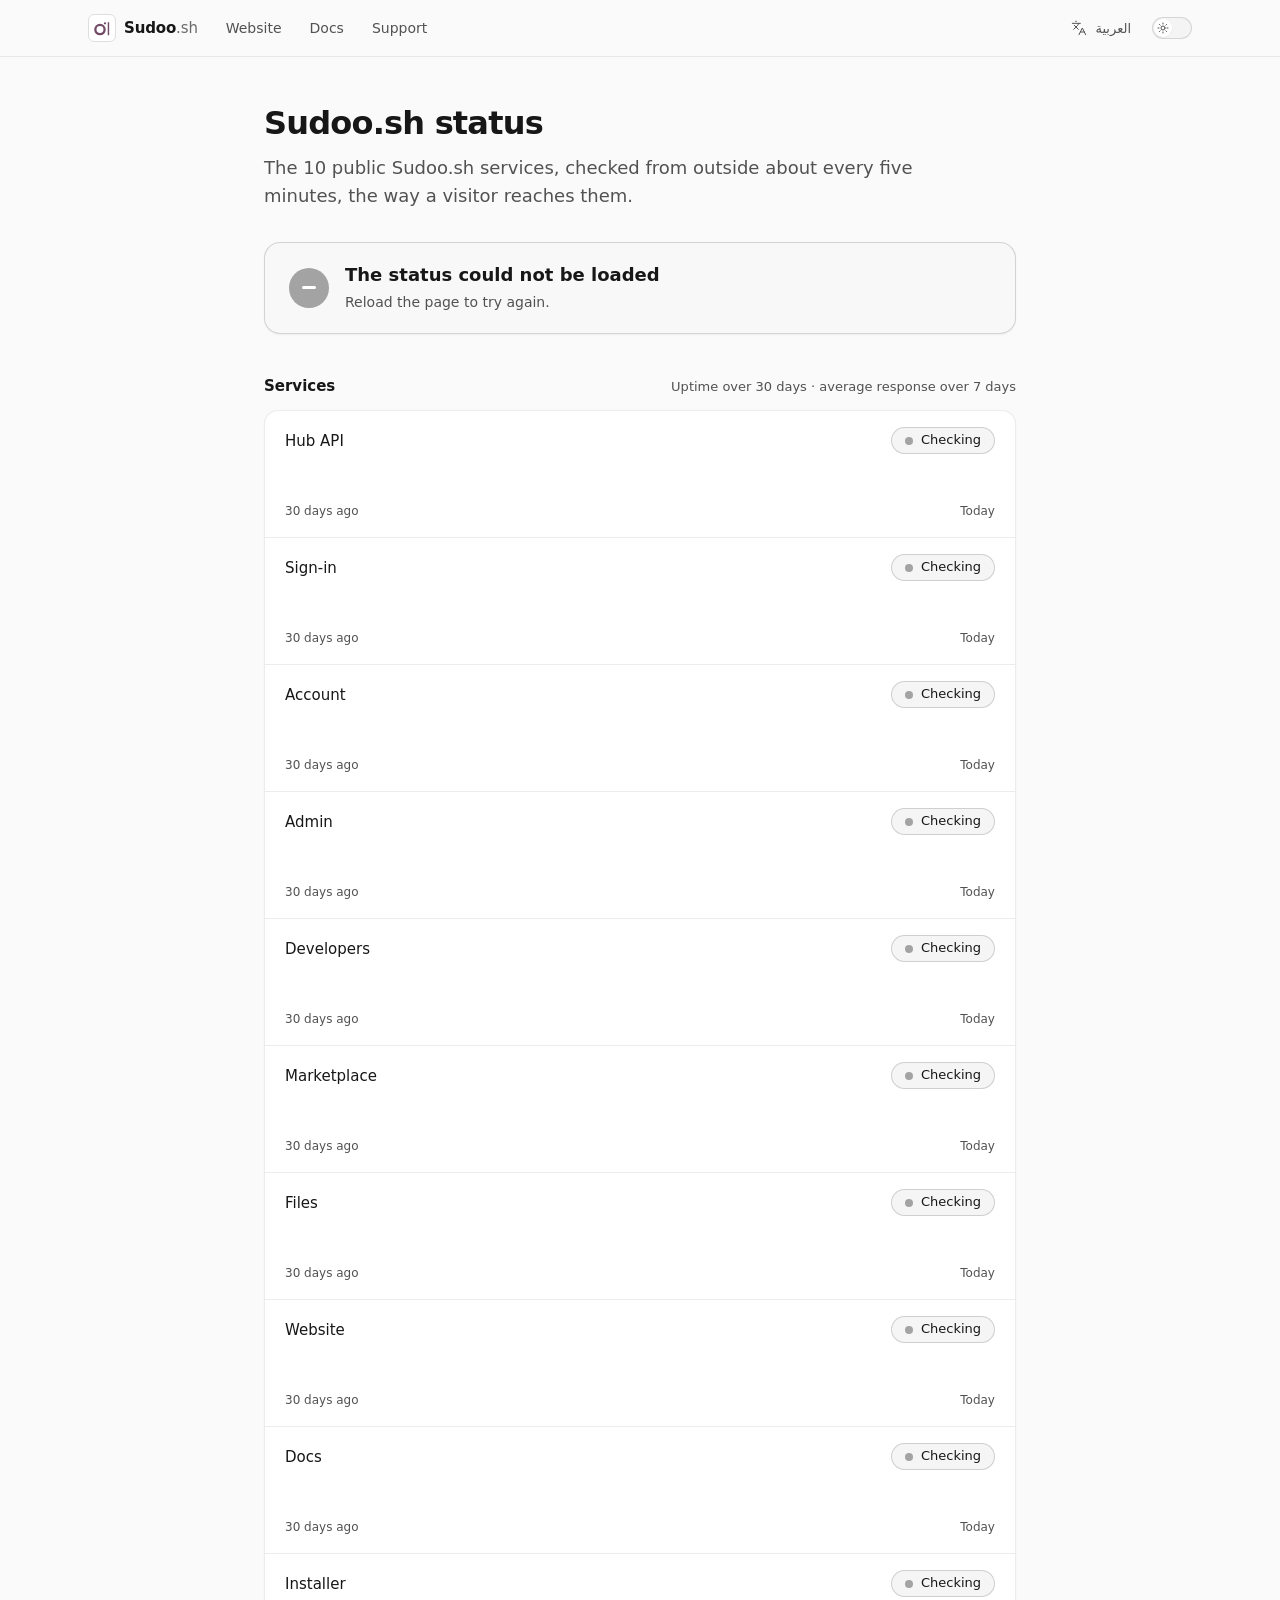
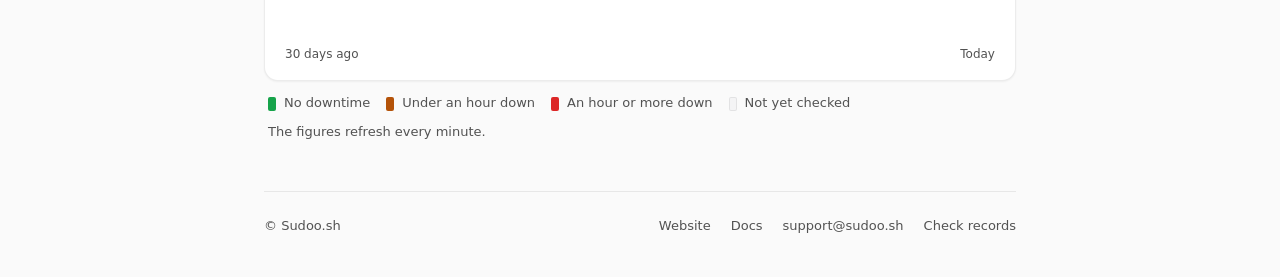
==== commit e25617b9: "deploy: d24dfa69b9aa1a6f8c0e2dc33b687721648686bf" ====
--- a/index.html
+++ b/index.html
@@ -10,7 +10,7 @@
     <title>Sudoo.sh status</title>
     <meta
       name="description"
-      content="Live status, uptime and response times of the Sudoo.sh website, documentation, marketplace, sign-in, account and API."
+      content="Live status of the 10 public Sudoo.sh services: the website, docs, sign-in, account, admin, developers site, marketplace, files, installer and Hub API. Uptime over 30 days and response times."
     />
     <link rel="canonical" href="https://status.sudoo.sh/" />
     <link rel="icon" href="/favicon.svg" type="image/svg+xml" />
@@ -25,140 +25,228 @@
   </head>
   <body>
     <a class="skip" href="#main"><span lang="en">Skip to the status</span><span lang="ar">انتقل إلى الحالة</span></a>
-    <header class="top">
-      <a class="brand" href="https://sudoo.sh">
-        <img src="/favicon.svg" width="28" height="28" alt="" />
-        <span>Sudoo<span class="faint">.sh</span></span>
-      </a>
-      <nav aria-label="Sudoo.sh">
-        <a href="https://sudoo.sh"><span lang="en">Website</span><span lang="ar">الموقع</span></a>
-        <a href="https://docs.sudoo.sh"><span lang="en">Docs</span><span lang="ar">التوثيق</span></a>
-        <a href="mailto:support@sudoo.sh"><span lang="en">Support</span><span lang="ar">الدعم</span></a>
-        <button type="button" class="switch-language" data-switch-language>
-          <span lang="en">العربية</span><span lang="ar">English</span>
-        </button>
-      </nav>
+    <header class="site-header">
+      <div class="wrap site-header-inner">
+        <a class="brand" href="https://sudoo.sh" dir="ltr">
+          <svg class="mark" viewBox="0 0 64 64" width="28" height="28" aria-hidden="true" focusable="false">
+            <rect class="mark-tile" width="64" height="64" rx="14"></rect>
+            <circle class="mark-ring" cx="27.4" cy="35.6" r="10.6" fill="none" stroke-width="5.3"></circle>
+            <circle class="mark-ink" cx="38.8" cy="21.3" r="2.65"></circle>
+            <rect class="mark-ink" x="45.1" y="18.8" width="3.3" height="29.7" rx="0.4"></rect>
+          </svg>
+          <span>Sudoo<span class="tld">.sh</span></span>
+        </a>
+        <nav class="nav-links" aria-label="Sudoo.sh">
+          <a class="nav-link" href="https://sudoo.sh"><span lang="en">Website</span><span lang="ar">الموقع</span></a>
+          <a class="nav-link" href="https://docs.sudoo.sh"><span lang="en">Docs</span><span lang="ar">التوثيق</span></a>
+          <a class="nav-link" href="mailto:support@sudoo.sh"><span lang="en">Support</span><span lang="ar">الدعم</span></a>
+        </nav>
+        <div class="header-actions">
+          <button type="button" class="btn btn-ghost btn-sm switch-language" data-switch-language>
+            <svg viewBox="0 0 24 24" aria-hidden="true" focusable="false"><path d="m5 8 6 6M4 14l6-6 2-3M2 5h12M7 2h1M22 22l-5-10-5 10M14 18h6"></path></svg>
+            <span lang="ar">English</span><span lang="en">العربية</span>
+          </button>
+          <button
+            type="button"
+            role="switch"
+            aria-checked="false"
+            class="theme-switch"
+            data-theme-toggle
+            aria-label="Dark theme"
+          >
+            <span class="theme-switch-thumb">
+              <span class="theme-switch-icon">
+                <svg class="theme-switch-sun" viewBox="0 0 24 24" aria-hidden="true" focusable="false"><circle cx="12" cy="12" r="4"></circle><path d="M12 2v2M12 20v2M4.93 4.93l1.41 1.41M17.66 17.66l1.41 1.41M2 12h2M20 12h2M6.34 17.66l-1.41 1.41M19.07 4.93l-1.41 1.41"></path></svg>
+                <svg class="theme-switch-moon" viewBox="0 0 24 24" aria-hidden="true" focusable="false"><path d="M12 3a6 6 0 0 0 9 9 9 9 0 1 1-9-9Z"></path></svg>
+              </span>
+            </span>
+          </button>
+        </div>
+      </div>
     </header>
-    <main id="main">
+    <main id="main" class="wrap-narrow">
       <h1><span lang="en">Sudoo.sh status</span><span lang="ar">حالة Sudoo.sh</span></h1>
       <p class="lead">
-        <span lang="en">Every public Sudoo.sh service is checked every few minutes from outside, as a visitor would reach it.</span>
-        <span lang="ar">نتحقق من كل خدمة عامة في Sudoo.sh كل بضع دقائق من الخارج، كما يصل إليها الزائر.</span>
+        <span lang="en">The 10 public Sudoo.sh services, checked from outside about every five minutes, the way a visitor reaches them.</span>
+        <span lang="ar">خدمات Sudoo.sh العامة العشر، نتحقق منها من الخارج كل خمس دقائق تقريبًا، كما يصل إليها الزائر.</span>
       </p>
-      <section class="overall" data-overall="checking" aria-live="polite">
-        <span class="dot" aria-hidden="true"></span>
-        <p>
-          <span data-overall-text="checking"><span lang="en">Checking the services…</span><span lang="ar">جارٍ التحقق من الخدمات…</span></span>
-          <span data-overall-text="up"><span lang="en">All systems operational</span><span lang="ar">جميع الأنظمة تعمل</span></span>
-          <span data-overall-text="degraded"><span lang="en">Some services are slow</span><span lang="ar">بعض الخدمات بطيئة</span></span>
-          <span data-overall-text="down"><span lang="en">Some services are down</span><span lang="ar">بعض الخدمات متوقفة</span></span>
-          <span data-overall-text="unknown"><span lang="en">The status could not be loaded. Reload the page to try again.</span><span lang="ar">تعذّر تحميل الحالة. أعد تحميل الصفحة للمحاولة مجددًا.</span></span>
-        </p>
+      <section class="overall" data-overall="checking" aria-live="polite" aria-atomic="true">
+        <span class="overall-mark" aria-hidden="true"></span>
+        <div class="overall-text">
+          <p class="overall-title">
+            <span data-overall-text="checking"><span lang="en">Checking the services…</span><span lang="ar">جارٍ التحقق من الخدمات…</span></span>
+            <span data-overall-text="up"><span lang="en">All services are working</span><span lang="ar">جميع الخدمات تعمل</span></span>
+            <span data-overall-text="degraded"><span lang="en">Some services are slow</span><span lang="ar">بعض الخدمات بطيئة</span></span>
+            <span data-overall-text="down"><span lang="en">Some services are down</span><span lang="ar">بعض الخدمات متوقفة</span></span>
+            <span data-overall-text="unknown"><span lang="en">The status could not be loaded</span><span lang="ar">تعذّر تحميل الحالة</span></span>
+          </p>
+          <p class="overall-detail" data-overall-detail>&nbsp;</p>
+        </div>
       </section>
       <section aria-labelledby="services-heading">
         <div class="list-head">
           <h2 id="services-heading"><span lang="en">Services</span><span lang="ar">الخدمات</span></h2>
-          <span class="column"><span lang="en">Uptime, 30 days</span><span lang="ar">التوفر، 30 يومًا</span></span>
-          <span class="column"><span lang="en">Response, 7 days</span><span lang="ar">الاستجابة، 7 أيام</span></span>
+          <span class="list-note"><span lang="en">Uptime over 30 days · average response over 7 days</span><span lang="ar">التوفر خلال 30 يومًا · متوسط الاستجابة خلال 7 أيام</span></span>
         </div>
         <ul class="services">
           <li class="service" data-slug="hub-api">
-            <span class="dot" aria-hidden="true"></span>
-            <span class="name"><span lang="en">Hub API</span><span lang="ar">واجهة Hub البرمجية</span></span>
-            <span class="state" data-field="state"><span lang="en">Checking</span><span lang="ar">جارٍ التحقق</span></span>
-            <span class="figure" data-field="uptime" title="">—</span>
-            <span class="figure" data-field="time">—</span>
-            <a class="history" href="/history/hub-api"><span lang="en">History</span><span lang="ar">السجل</span></a>
+            <div class="service-head">
+              <a class="name" href="/history/hub-api"><span lang="en">Hub API</span><span lang="ar">واجهة Hub البرمجية</span></a>
+              <span class="time" data-field="time"></span>
+              <span class="state"><span class="dot" aria-hidden="true"></span><span data-field="state"><span lang="en">Checking</span><span lang="ar">جارٍ التحقق</span></span></span>
+            </div>
+            <div class="days" data-field="days" role="img" aria-label="Last 30 days"></div>
+            <div class="days-legend">
+              <span><span lang="en">30 days ago</span><span lang="ar">قبل 30 يومًا</span></span>
+              <span data-field="uptime"></span>
+              <span><span lang="en">Today</span><span lang="ar">اليوم</span></span>
+            </div>
           </li>
           <li class="service" data-slug="sign-in">
-            <span class="dot" aria-hidden="true"></span>
-            <span class="name"><span lang="en">Sign-in</span><span lang="ar">تسجيل الدخول</span></span>
-            <span class="state" data-field="state"><span lang="en">Checking</span><span lang="ar">جارٍ التحقق</span></span>
-            <span class="figure" data-field="uptime" title="">—</span>
-            <span class="figure" data-field="time">—</span>
-            <a class="history" href="/history/sign-in"><span lang="en">History</span><span lang="ar">السجل</span></a>
+            <div class="service-head">
+              <a class="name" href="/history/sign-in"><span lang="en">Sign-in</span><span lang="ar">تسجيل الدخول</span></a>
+              <span class="time" data-field="time"></span>
+              <span class="state"><span class="dot" aria-hidden="true"></span><span data-field="state"><span lang="en">Checking</span><span lang="ar">جارٍ التحقق</span></span></span>
+            </div>
+            <div class="days" data-field="days" role="img" aria-label="Last 30 days"></div>
+            <div class="days-legend">
+              <span><span lang="en">30 days ago</span><span lang="ar">قبل 30 يومًا</span></span>
+              <span data-field="uptime"></span>
+              <span><span lang="en">Today</span><span lang="ar">اليوم</span></span>
+            </div>
           </li>
           <li class="service" data-slug="account">
-            <span class="dot" aria-hidden="true"></span>
-            <span class="name"><span lang="en">Account</span><span lang="ar">الحساب</span></span>
-            <span class="state" data-field="state"><span lang="en">Checking</span><span lang="ar">جارٍ التحقق</span></span>
-            <span class="figure" data-field="uptime" title="">—</span>
-            <span class="figure" data-field="time">—</span>
-            <a class="history" href="/history/account"><span lang="en">History</span><span lang="ar">السجل</span></a>
+            <div class="service-head">
+              <a class="name" href="/history/account"><span lang="en">Account</span><span lang="ar">الحساب</span></a>
+              <span class="time" data-field="time"></span>
+              <span class="state"><span class="dot" aria-hidden="true"></span><span data-field="state"><span lang="en">Checking</span><span lang="ar">جارٍ التحقق</span></span></span>
+            </div>
+            <div class="days" data-field="days" role="img" aria-label="Last 30 days"></div>
+            <div class="days-legend">
+              <span><span lang="en">30 days ago</span><span lang="ar">قبل 30 يومًا</span></span>
+              <span data-field="uptime"></span>
+              <span><span lang="en">Today</span><span lang="ar">اليوم</span></span>
+            </div>
           </li>
           <li class="service" data-slug="admin">
-            <span class="dot" aria-hidden="true"></span>
-            <span class="name"><span lang="en">Admin</span><span lang="ar">الإدارة</span></span>
-            <span class="state" data-field="state"><span lang="en">Checking</span><span lang="ar">جارٍ التحقق</span></span>
-            <span class="figure" data-field="uptime" title="">—</span>
-            <span class="figure" data-field="time">—</span>
-            <a class="history" href="/history/admin"><span lang="en">History</span><span lang="ar">السجل</span></a>
+            <div class="service-head">
+              <a class="name" href="/history/admin"><span lang="en">Admin</span><span lang="ar">الإدارة</span></a>
+              <span class="time" data-field="time"></span>
+              <span class="state"><span class="dot" aria-hidden="true"></span><span data-field="state"><span lang="en">Checking</span><span lang="ar">جارٍ التحقق</span></span></span>
+            </div>
+            <div class="days" data-field="days" role="img" aria-label="Last 30 days"></div>
+            <div class="days-legend">
+              <span><span lang="en">30 days ago</span><span lang="ar">قبل 30 يومًا</span></span>
+              <span data-field="uptime"></span>
+              <span><span lang="en">Today</span><span lang="ar">اليوم</span></span>
+            </div>
           </li>
           <li class="service" data-slug="developers">
-            <span class="dot" aria-hidden="true"></span>
-            <span class="name"><span lang="en">Developers</span><span lang="ar">بوابة المطوّرين</span></span>
-            <span class="state" data-field="state"><span lang="en">Checking</span><span lang="ar">جارٍ التحقق</span></span>
-            <span class="figure" data-field="uptime" title="">—</span>
-            <span class="figure" data-field="time">—</span>
-            <a class="history" href="/history/developers"><span lang="en">History</span><span lang="ar">السجل</span></a>
+            <div class="service-head">
+              <a class="name" href="/history/developers"><span lang="en">Developers</span><span lang="ar">بوابة المطوّرين</span></a>
+              <span class="time" data-field="time"></span>
+              <span class="state"><span class="dot" aria-hidden="true"></span><span data-field="state"><span lang="en">Checking</span><span lang="ar">جارٍ التحقق</span></span></span>
+            </div>
+            <div class="days" data-field="days" role="img" aria-label="Last 30 days"></div>
+            <div class="days-legend">
+              <span><span lang="en">30 days ago</span><span lang="ar">قبل 30 يومًا</span></span>
+              <span data-field="uptime"></span>
+              <span><span lang="en">Today</span><span lang="ar">اليوم</span></span>
+            </div>
           </li>
           <li class="service" data-slug="marketplace">
-            <span class="dot" aria-hidden="true"></span>
-            <span class="name"><span lang="en">Marketplace</span><span lang="ar">متجر الإضافات</span></span>
-            <span class="state" data-field="state"><span lang="en">Checking</span><span lang="ar">جارٍ التحقق</span></span>
-            <span class="figure" data-field="uptime" title="">—</span>
-            <span class="figure" data-field="time">—</span>
-            <a class="history" href="/history/marketplace"><span lang="en">History</span><span lang="ar">السجل</span></a>
+            <div class="service-head">
+              <a class="name" href="/history/marketplace"><span lang="en">Marketplace</span><span lang="ar">متجر الإضافات</span></a>
+              <span class="time" data-field="time"></span>
+              <span class="state"><span class="dot" aria-hidden="true"></span><span data-field="state"><span lang="en">Checking</span><span lang="ar">جارٍ التحقق</span></span></span>
+            </div>
+            <div class="days" data-field="days" role="img" aria-label="Last 30 days"></div>
+            <div class="days-legend">
+              <span><span lang="en">30 days ago</span><span lang="ar">قبل 30 يومًا</span></span>
+              <span data-field="uptime"></span>
+              <span><span lang="en">Today</span><span lang="ar">اليوم</span></span>
+            </div>
           </li>
           <li class="service" data-slug="files">
-            <span class="dot" aria-hidden="true"></span>
-            <span class="name"><span lang="en">Files</span><span lang="ar">الملفات</span></span>
-            <span class="state" data-field="state"><span lang="en">Checking</span><span lang="ar">جارٍ التحقق</span></span>
-            <span class="figure" data-field="uptime" title="">—</span>
-            <span class="figure" data-field="time">—</span>
-            <a class="history" href="/history/files"><span lang="en">History</span><span lang="ar">السجل</span></a>
+            <div class="service-head">
+              <a class="name" href="/history/files"><span lang="en">Files</span><span lang="ar">الملفات</span></a>
+              <span class="time" data-field="time"></span>
+              <span class="state"><span class="dot" aria-hidden="true"></span><span data-field="state"><span lang="en">Checking</span><span lang="ar">جارٍ التحقق</span></span></span>
+            </div>
+            <div class="days" data-field="days" role="img" aria-label="Last 30 days"></div>
+            <div class="days-legend">
+              <span><span lang="en">30 days ago</span><span lang="ar">قبل 30 يومًا</span></span>
+              <span data-field="uptime"></span>
+              <span><span lang="en">Today</span><span lang="ar">اليوم</span></span>
+            </div>
           </li>
           <li class="service" data-slug="website">
-            <span class="dot" aria-hidden="true"></span>
-            <span class="name"><span lang="en">Website</span><span lang="ar">الموقع</span></span>
-            <span class="state" data-field="state"><span lang="en">Checking</span><span lang="ar">جارٍ التحقق</span></span>
-            <span class="figure" data-field="uptime" title="">—</span>
-            <span class="figure" data-field="time">—</span>
-            <a class="history" href="/history/website"><span lang="en">History</span><span lang="ar">السجل</span></a>
+            <div class="service-head">
+              <a class="name" href="/history/website"><span lang="en">Website</span><span lang="ar">الموقع</span></a>
+              <span class="time" data-field="time"></span>
+              <span class="state"><span class="dot" aria-hidden="true"></span><span data-field="state"><span lang="en">Checking</span><span lang="ar">جارٍ التحقق</span></span></span>
+            </div>
+            <div class="days" data-field="days" role="img" aria-label="Last 30 days"></div>
+            <div class="days-legend">
+              <span><span lang="en">30 days ago</span><span lang="ar">قبل 30 يومًا</span></span>
+              <span data-field="uptime"></span>
+              <span><span lang="en">Today</span><span lang="ar">اليوم</span></span>
+            </div>
           </li>
           <li class="service" data-slug="docs">
-            <span class="dot" aria-hidden="true"></span>
-            <span class="name"><span lang="en">Docs</span><span lang="ar">التوثيق</span></span>
-            <span class="state" data-field="state"><span lang="en">Checking</span><span lang="ar">جارٍ التحقق</span></span>
-            <span class="figure" data-field="uptime" title="">—</span>
-            <span class="figure" data-field="time">—</span>
-            <a class="history" href="/history/docs"><span lang="en">History</span><span lang="ar">السجل</span></a>
+            <div class="service-head">
+              <a class="name" href="/history/docs"><span lang="en">Docs</span><span lang="ar">التوثيق</span></a>
+              <span class="time" data-field="time"></span>
+              <span class="state"><span class="dot" aria-hidden="true"></span><span data-field="state"><span lang="en">Checking</span><span lang="ar">جارٍ التحقق</span></span></span>
+            </div>
+            <div class="days" data-field="days" role="img" aria-label="Last 30 days"></div>
+            <div class="days-legend">
+              <span><span lang="en">30 days ago</span><span lang="ar">قبل 30 يومًا</span></span>
+              <span data-field="uptime"></span>
+              <span><span lang="en">Today</span><span lang="ar">اليوم</span></span>
+            </div>
           </li>
           <li class="service" data-slug="installer">
-            <span class="dot" aria-hidden="true"></span>
-            <span class="name"><span lang="en">Installer</span><span lang="ar">المثبّت</span></span>
-            <span class="state" data-field="state"><span lang="en">Checking</span><span lang="ar">جارٍ التحقق</span></span>
-            <span class="figure" data-field="uptime" title="">—</span>
-            <span class="figure" data-field="time">—</span>
-            <a class="history" href="/history/installer"><span lang="en">History</span><span lang="ar">السجل</span></a>
+            <div class="service-head">
+              <a class="name" href="/history/installer"><span lang="en">Installer</span><span lang="ar">المثبّت</span></a>
+              <span class="time" data-field="time"></span>
+              <span class="state"><span class="dot" aria-hidden="true"></span><span data-field="state"><span lang="en">Checking</span><span lang="ar">جارٍ التحقق</span></span></span>
+            </div>
+            <div class="days" data-field="days" role="img" aria-label="Last 30 days"></div>
+            <div class="days-legend">
+              <span><span lang="en">30 days ago</span><span lang="ar">قبل 30 يومًا</span></span>
+              <span data-field="uptime"></span>
+              <span><span lang="en">Today</span><span lang="ar">اليوم</span></span>
+            </div>
           </li>
         </ul>
-        <p class="updated" data-updated>
-          <span lang="en">Figures from the last check run, refreshed every minute.</span>
-          <span lang="ar">الأرقام من آخر جولة تحقق، وتتحدث كل دقيقة.</span>
-        </p>
+        <div class="list-foot">
+          <p class="key" aria-hidden="true">
+            <span class="key-item"><span class="day" data-day="ok"></span><span lang="en">No downtime</span><span lang="ar">بلا توقف</span></span>
+            <span class="key-item"><span class="day" data-day="minor"></span><span lang="en">Under an hour down</span><span lang="ar">توقف أقل من ساعة</span></span>
+            <span class="key-item"><span class="day" data-day="major"></span><span lang="en">An hour or more down</span><span lang="ar">توقف ساعة أو أكثر</span></span>
+            <span class="key-item"><span class="day" data-day="none"></span><span lang="en">Not yet checked</span><span lang="ar">قبل بدء التحقق</span></span>
+          </p>
+          <p class="updated" data-updated><span lang="en">The figures refresh every minute.</span><span lang="ar">تتحدث الأرقام كل دقيقة.</span></p>
+        </div>
+        <noscript><p class="updated">The figures need JavaScript. Each service's history page works without it.</p></noscript>
       </section>
-      <section class="incidents" aria-labelledby="incidents-heading" hidden>
+      <!-- after the services, so that it never pushes them down when it appears; the summary card links to it -->
+      <section class="incidents" id="incidents" aria-labelledby="incidents-heading" tabindex="-1" hidden>
         <h2 id="incidents-heading"><span lang="en">Open incidents</span><span lang="ar">حوادث مفتوحة</span></h2>
         <ul data-incidents></ul>
       </section>
     </main>
-    <footer>
-      <p>
-        <span lang="en">© Sudoo.sh. Checks and history by</span><span lang="ar">© Sudoo.sh. الفحوص والسجل بواسطة</span>
-        <a href="https://upptime.js.org">Upptime</a>,
-        <a href="https://github.com/Sudoo-sh/status-page"><span lang="en">open on GitHub</span><span lang="ar">مفتوحة على GitHub</span></a>.
-      </p>
+    <footer class="wrap-narrow">
+      <div class="footer-inner">
+        <p>© Sudoo.sh</p>
+        <nav aria-label="More">
+          <a href="https://sudoo.sh"><span lang="en">Website</span><span lang="ar">الموقع</span></a>
+          <a href="https://docs.sudoo.sh"><span lang="en">Docs</span><span lang="ar">التوثيق</span></a>
+          <a href="mailto:support@sudoo.sh">support@sudoo.sh</a>
+          <a href="https://github.com/Sudoo-sh/status-page"><span lang="en">Check records</span><span lang="ar">سجلات الفحص</span></a>
+        </nav>
+      </div>
     </footer>
   </body>
 </html>
--- a/sudoo-status.css
+++ b/sudoo-status.css
@@ -1,4 +1,8 @@
-/* Sudoo.sh design tokens, copied unchanged from the panel (web/src/styles/_tokens.scss via sudoo-status/brand). */
+/* Sudoo.sh design tokens: sudoo-website/src/styles/sudoo-tokens.css, copied unchanged. Everything below uses them. */
+/* Sudoo.sh design tokens: the same values as the panel (odoo-instance-manager/web/src/styles/_tokens.scss).
+   Copied unchanged into every Sudoo.sh web property; change them there first, then copy again.
+   Light by default; dark follows the system, or [data-theme="dark"|"light"] on <html>. */
+
 :root {
   color-scheme: light;
 
@@ -17,7 +21,7 @@
   --hairline-strong: rgb(23 23 23 / 0.14);
   --text: #171717;
   --text-2: #525252;
-  --text-3: #737373;
+  --text-3: #6b6b6b; /* 4.8:1 on --raised, 5.1:1 on --bg */
   --overlay: rgb(10 10 10 / 0.4);
 
   /* meaning */
@@ -92,8 +96,8 @@
     --hairline: rgb(237 237 237 / 0.08);
     --hairline-strong: rgb(237 237 237 / 0.14);
     --text: #ededed;
-    --text-2: #a1a1a6;
-    --text-3: #85858b;
+    --text-2: #b4b4b9;
+    --text-3: #8e8e94;
     --overlay: rgb(0 0 0 / 0.6);
     --positive: #4cc38a;
     --negative: #e5484d;
@@ -118,8 +122,8 @@
   --hairline: rgb(237 237 237 / 0.08);
   --hairline-strong: rgb(237 237 237 / 0.14);
   --text: #ededed;
-  --text-2: #a1a1a6;
-  --text-3: #85858b;
+  --text-2: #b4b4b9; /* 8.9:1 on --bg: body text in dark read too faint at #a1a1a6 */
+  --text-3: #8e8e94; /* 4.8:1 on --raised */
   --overlay: rgb(0 0 0 / 0.6);
   --positive: #4cc38a;
   --negative: #e5484d;
@@ -135,13 +139,24 @@
 
 /* less see-through when asked, and firmer edges for more contrast */
 @media (prefers-reduced-transparency: reduce) {
-  :root { --material: var(--bg); --material-blur: none; }
+  :root {
+    --material: var(--bg);
+    --material-blur: none;
+  }
 }
 @media (prefers-contrast: more) {
-  :root { --hairline: rgb(23 23 23 / 0.3); --hairline-strong: rgb(23 23 23 / 0.5); --text-3: var(--text-2); --material: var(--bg); --material-blur: none; }
+  :root {
+    --hairline: rgb(23 23 23 / 0.3);
+    --hairline-strong: rgb(23 23 23 / 0.5);
+    --text-3: var(--text-2);
+    --material: var(--bg);
+    --material-blur: none;
+  }
 }
 
 /* ------------------------------------------------------------------ status.sudoo.sh (assets/index.html) */
+/* Layout, header, buttons and theme switch follow sudoo.sh (sudoo-website src/styles/global.css). No colour here
+   that is not a token; tints are tokens mixed with the surface, the way the tokens build --accent-soft. */
 
 /* one language at a time: the page's, as sudoo-boot.js set it */
 html:not([lang="ar"]) [lang="ar"],
@@ -156,6 +171,7 @@
 }
 html {
   -webkit-text-size-adjust: 100%;
+  background: var(--bg);
 }
 body {
   margin: 0;
@@ -163,27 +179,32 @@
   color: var(--text);
   font-family: var(--font);
   font-size: var(--text-15);
-  line-height: 1.55;
+  line-height: 1.6;
   -webkit-font-smoothing: antialiased;
+  -moz-osx-font-smoothing: grayscale;
 }
 html[lang="ar"] body {
-  font-family: "IBM Plex Sans Arabic", "Noto Sans Arabic", "Segoe UI", Tahoma, var(--font);
+  line-height: 1.7;
 }
 a {
-  color: var(--accent-ink);
-  text-underline-offset: 3px;
-}
-a:focus-visible,
-button:focus-visible {
-  outline: 3px solid var(--accent-ring);
+  color: inherit;
+}
+:focus-visible {
+  outline: 2px solid var(--accent);
   outline-offset: 2px;
   border-radius: var(--radius-tag);
 }
-.faint {
-  color: var(--text-2);
+.sr {
+  position: absolute;
+  width: 1px;
+  height: 1px;
+  overflow: hidden;
+  clip-path: inset(50%);
+  white-space: nowrap;
 }
 .skip {
   position: absolute;
+  z-index: 60;
   inset-inline-start: var(--s4);
   top: -100px;
   padding: var(--s2) var(--s4);
@@ -196,131 +217,386 @@
   top: var(--s2);
 }
 
-.top,
-main,
-footer {
-  width: min(100% - 2 * var(--s4), 880px);
+.wrap,
+.wrap-narrow {
+  width: 100%;
   margin-inline: auto;
-}
-.top {
-  display: flex;
-  flex-wrap: wrap;
-  align-items: center;
-  gap: var(--s3) var(--s6);
-  padding-block: var(--s5);
+  padding-inline: var(--s4);
+}
+.wrap {
+  max-width: 72rem;
+}
+.wrap-narrow {
+  max-width: 50rem;
+}
+@media (min-width: 40rem) {
+  .wrap,
+  .wrap-narrow {
+    padding-inline: var(--s6);
+  }
+}
+
+/* ---------- header ---------- */
+
+.site-header {
+  position: sticky;
+  top: 0;
+  z-index: 50;
+  background: var(--material);
+  -webkit-backdrop-filter: var(--material-blur);
+  backdrop-filter: var(--material-blur);
+  border-bottom: 1px solid var(--hairline);
+}
+.site-header-inner {
+  height: var(--topbar);
+  display: flex;
+  align-items: center;
+  gap: var(--s4);
 }
 .brand {
   display: inline-flex;
   align-items: center;
   gap: var(--s2);
+  font-weight: 600;
+  font-size: var(--text-15);
+  letter-spacing: -0.01em;
   color: var(--text);
-  font-weight: 600;
   text-decoration: none;
-}
-.brand .faint {
+  border-radius: var(--radius-control);
+}
+.brand .tld {
+  color: var(--text-3);
   font-weight: 500;
 }
-.top nav {
-  display: flex;
-  flex-wrap: wrap;
-  align-items: center;
-  gap: var(--s2) var(--s4);
+.mark {
+  flex: none;
+  display: block;
+  border-radius: 21.875%;
+  outline: 1px solid var(--hairline-strong);
+  outline-offset: -1px;
+}
+.mark-tile {
+  fill: var(--surface);
+}
+.mark-ring {
+  stroke: var(--accent);
+}
+.mark-ink {
+  fill: var(--accent);
+}
+.nav-links {
+  display: none;
+  align-items: center;
+  gap: var(--s1);
+}
+@media (min-width: 48rem) {
+  .nav-links {
+    display: flex;
+  }
+}
+.nav-link {
+  display: inline-flex;
+  align-items: center;
+  height: 32px;
+  padding: 0 var(--s3);
+  border-radius: var(--radius-control);
+  font-size: var(--text-14);
+  color: var(--text-2);
+  text-decoration: none;
+  transition:
+    background-color var(--quick) var(--ease),
+    color var(--quick) var(--ease);
+}
+.header-actions {
   margin-inline-start: auto;
+  display: flex;
+  align-items: center;
+  gap: var(--s2);
+}
+.btn {
+  display: inline-flex;
+  align-items: center;
+  justify-content: center;
+  gap: var(--s2);
+  min-height: 40px;
+  padding: 0 var(--s4);
+  border-radius: var(--radius-control);
+  border: 1px solid transparent;
+  font: inherit;
   font-size: var(--text-14);
-}
-.top nav a {
-  color: var(--text-2);
-  text-decoration: none;
-}
-.top nav a:hover {
-  color: var(--text);
-}
-.switch-language {
+  font-weight: 500;
+  line-height: 1;
+  white-space: nowrap;
+  cursor: pointer;
+  -webkit-tap-highlight-color: transparent;
+  transition:
+    transform var(--press) var(--ease),
+    background-color var(--quick) var(--ease),
+    color var(--quick) var(--ease);
+}
+.btn:active {
+  transform: scale(0.97);
+}
+.btn svg {
+  width: 16px;
+  height: 16px;
+  flex: none;
+  fill: none;
+  stroke: currentColor;
+  stroke-width: 1.5;
+  stroke-linecap: round;
+  stroke-linejoin: round;
+}
+.btn-sm {
   min-height: 32px;
   padding: 0 var(--s3);
+  font-size: var(--text-13);
+}
+.btn-ghost {
+  background: transparent;
+  color: var(--text-2);
+}
+@media (hover: hover) and (pointer: fine) {
+  .nav-link:hover,
+  .btn-ghost:hover {
+    color: var(--text);
+    background: var(--raised);
+  }
+}
+/* both controls keep their room until the script can run them, so nothing moves when they appear */
+.switch-language:not([data-ready]),
+.theme-switch:not([data-ready]) {
+  visibility: hidden;
+}
+
+/* The theme switch of sudoo.sh and docs.sudoo.sh: a 40 x 22 track, an 18 px thumb with a 12 px sun or moon. The
+   thumb stays on the left in Arabic too: it shows a state, not a direction. */
+.theme-switch {
+  position: relative;
+  display: block;
+  flex: none;
+  width: 40px;
+  height: 22px;
+  padding: 0;
+  border-radius: 11px;
   border: 1px solid var(--hairline-strong);
-  border-radius: var(--radius-control);
+  background: var(--raised);
+  cursor: pointer;
+  -webkit-tap-highlight-color: transparent;
+  transition:
+    transform var(--press) var(--ease),
+    border-color 250ms var(--ease);
+}
+.theme-switch::after {
+  /* a 44 px target for touch, the track stays 40 x 22 */
+  content: "";
+  position: absolute;
+  inset: -11px -2px;
+}
+.theme-switch:active {
+  transform: scale(0.97);
+}
+.theme-switch:focus-visible {
+  box-shadow: 0 0 0 4px var(--accent-ring);
+  border-radius: 11px;
+}
+@media (hover: hover) and (pointer: fine) {
+  .theme-switch:hover {
+    border-color: var(--accent-ink);
+  }
+}
+.theme-switch-thumb {
+  position: absolute;
+  top: 1px;
+  left: 1px;
+  width: 18px;
+  height: 18px;
+  border-radius: 50%;
   background: var(--surface);
+  box-shadow: var(--shadow-small);
+  transition: transform 520ms cubic-bezier(0.34, 1.3, 0.64, 1);
+}
+.theme-switch-icon {
+  position: relative;
+  display: block;
+  width: 18px;
+  height: 18px;
+  border-radius: 50%;
+  overflow: hidden;
+}
+.theme-switch-icon svg {
+  position: absolute;
+  top: 3px;
+  left: 3px;
+  width: 12px;
+  height: 12px;
+  fill: none;
+  stroke: currentColor;
+  stroke-width: 2;
+  stroke-linecap: round;
+  stroke-linejoin: round;
+  color: var(--text-2);
+}
+.theme-switch-moon {
+  opacity: 0;
+}
+:root[data-theme="dark"] .theme-switch-thumb {
+  background: var(--bg);
+  transform: translateX(18px) rotate(360deg);
+}
+:root[data-theme="dark"] .theme-switch-icon svg {
   color: var(--text);
-  font: inherit;
-  cursor: pointer;
-}
-.switch-language:not([data-ready]) {
-  visibility: hidden;
-}
+}
+:root[data-theme="dark"] .theme-switch-sun {
+  opacity: 0;
+}
+:root[data-theme="dark"] .theme-switch-moon {
+  opacity: 1;
+}
+@media (prefers-color-scheme: dark) {
+  :root:not([data-theme="light"]) .theme-switch-thumb {
+    background: var(--bg);
+    transform: translateX(18px) rotate(360deg);
+  }
+  :root:not([data-theme="light"]) .theme-switch-icon svg {
+    color: var(--text);
+  }
+  :root:not([data-theme="light"]) .theme-switch-sun {
+    opacity: 0;
+  }
+  :root:not([data-theme="light"]) .theme-switch-moon {
+    opacity: 1;
+  }
+}
+
+/* ---------- page ---------- */
 
 main {
-  padding-block: var(--s6) var(--s12);
+  padding-block: var(--s12) var(--s12);
 }
 h1 {
   margin: 0;
-  font-size: var(--text-28);
+  font-size: var(--text-32);
+  font-weight: 700;
   line-height: 1.15;
-  letter-spacing: -0.022em;
+  letter-spacing: -0.025em;
 }
 h2 {
   margin: 0;
   font-size: var(--text-15);
   font-weight: 600;
 }
-html[lang="ar"] :is(h1, h2) {
+html[lang="ar"] :is(h1, h2, .brand) {
   letter-spacing: normal;
+}
+html[lang="ar"] h1 {
+  line-height: 1.3;
 }
 .lead {
   max-width: 60ch;
   margin: var(--s3) 0 var(--s8);
   color: var(--text-2);
   font-size: var(--text-18);
+  line-height: 1.55;
+}
+@media (max-width: 40rem) {
+  main {
+    padding-block-start: var(--s8);
+  }
+  h1 {
+    font-size: var(--text-28);
+  }
+  .lead {
+    font-size: var(--text-15);
+    margin-bottom: var(--s6);
+  }
+}
+
+/* the colour of a state, used by the dots, the summary card and the day bars */
+.overall,
+.service {
+  --tone: var(--idle);
+}
+[data-tone="up"] {
+  --tone: var(--positive);
+}
+[data-tone="degraded"] {
+  --tone: var(--caution);
+}
+[data-tone="down"] {
+  --tone: var(--negative);
 }
 
 .dot {
   flex: none;
-  width: 10px;
-  height: 10px;
+  width: 8px;
+  height: 8px;
   border-radius: 50%;
+  background: var(--tone, var(--idle));
+}
+
+/* summary card */
+.overall {
+  display: flex;
+  align-items: center;
+  gap: var(--s4);
+  min-height: 88px;
+  margin-bottom: var(--s10);
+  padding: var(--s5) var(--s6);
+  border: 1px solid color-mix(in oklab, var(--tone) 28%, var(--hairline));
+  border-radius: var(--radius-panel);
+  background: color-mix(in oklab, var(--tone) 7%, var(--surface));
+  box-shadow: var(--shadow-small);
+}
+.overall-mark {
+  position: relative;
+  flex: none;
+  width: 40px;
+  height: 40px;
+  border-radius: 50%;
+  background: var(--tone);
+}
+.overall-mark::before {
+  /* a tick for up, a bar for the rest, drawn with borders so no icon file or inline style is needed */
+  content: "";
+  position: absolute;
+  inset: 0;
+  margin: auto;
+  width: 14px;
+  height: 3px;
+  border-radius: 2px;
+  background: var(--surface);
+}
+.overall[data-overall="up"] .overall-mark::before {
+  width: 8px;
+  height: 15px;
+  border: solid var(--surface);
+  border-width: 0 3px 3px 0;
+  border-radius: 1px;
+  background: none;
+  transform: translateY(-2px) rotate(45deg);
+}
+.overall[data-overall="checking"] .overall-mark {
+  background: var(--raised);
+  box-shadow: inset 0 0 0 1px var(--hairline-strong);
+}
+.overall[data-overall="checking"] .overall-mark::before {
   background: var(--idle);
 }
-[data-state="up"] > .dot,
-[data-overall="up"] > .dot {
-  background: var(--positive);
-}
-[data-state="degraded"] > .dot,
-[data-overall="degraded"] > .dot {
-  background: var(--caution);
-}
-[data-state="down"] > .dot,
-[data-overall="down"] > .dot {
-  background: var(--negative);
-}
-
-.overall {
-  display: flex;
-  align-items: center;
-  gap: var(--s3);
-  min-height: 64px;
-  margin-bottom: var(--s8);
-  padding: var(--s4) var(--s5);
-  border: 1px solid var(--hairline);
-  border-inline-start: 4px solid var(--idle);
-  border-radius: var(--radius-card);
-  background: var(--surface);
-  box-shadow: var(--shadow-small);
+.overall p {
+  margin: 0;
+}
+.overall-title {
   font-size: var(--text-18);
   font-weight: 600;
-}
-.overall p {
-  margin: 0;
-}
-.overall[data-overall="up"] {
-  border-inline-start-color: var(--positive);
-}
-.overall[data-overall="degraded"] {
-  border-inline-start-color: var(--caution);
-}
-.overall[data-overall="down"] {
-  border-inline-start-color: var(--negative);
-}
-/* the sentence that matches the state; the others stay in the page for the other states */
+  line-height: 1.35;
+}
+.overall-detail {
+  margin-top: var(--s1) !important;
+  color: var(--text-2);
+  font-size: var(--text-14);
+}
+/* only the sentence that matches the state */
 .overall[data-overall="checking"] [data-overall-text]:not([data-overall-text="checking"]),
 .overall[data-overall="up"] [data-overall-text]:not([data-overall-text="up"]),
 .overall[data-overall="degraded"] [data-overall-text]:not([data-overall-text="degraded"]),
@@ -328,29 +604,59 @@
 .overall[data-overall="unknown"] [data-overall-text]:not([data-overall-text="unknown"]) {
   display: none;
 }
-.overall[data-overall="unknown"] {
-  font-size: var(--text-15);
+
+/* incidents */
+.incidents {
+  margin-top: var(--s10);
+}
+.incidents:focus {
+  outline: none;
+}
+.overall-detail a {
+  color: var(--text);
+  text-underline-offset: 3px;
+}
+.incidents ul {
+  margin: var(--s3) 0 0;
+  padding: 0;
+  list-style: none;
+}
+.incidents li {
+  display: flex;
+  flex-wrap: wrap;
+  align-items: baseline;
+  gap: var(--s1) var(--s3);
+  padding: var(--s3) var(--s4);
+  border: 1px solid var(--hairline);
+  border-inline-start: 3px solid var(--negative);
+  border-radius: var(--radius-control);
+  background: var(--surface);
+}
+.incidents li + li {
+  margin-top: var(--s2);
+}
+.incidents a {
   font-weight: 500;
-}
-
-.list-head,
-.service {
-  display: grid;
-  grid-template-columns: 10px minmax(0, 1fr) 7.5rem 7.5rem 8rem 4.5rem;
-  align-items: center;
-  gap: var(--s3);
-}
+  text-decoration-color: var(--hairline-strong);
+  text-underline-offset: 3px;
+}
+.incidents .when {
+  color: var(--text-2);
+  font-size: var(--text-13);
+}
+
+/* services */
 .list-head {
-  padding: 0 var(--s4) var(--s2);
+  display: flex;
+  flex-wrap: wrap;
+  align-items: baseline;
+  justify-content: space-between;
+  gap: var(--s1) var(--s4);
+  margin-bottom: var(--s3);
+}
+.list-note {
   color: var(--text-2);
   font-size: var(--text-13);
-}
-.list-head h2 {
-  grid-column: 1 / 4;
-  color: var(--text);
-}
-.list-head .column {
-  text-align: end;
 }
 .services {
   margin: 0;
@@ -362,60 +668,132 @@
   box-shadow: var(--shadow-small);
 }
 .service {
-  min-height: 52px;
-  padding: var(--s3) var(--s4);
+  padding: var(--s4) var(--s5);
 }
 .service + .service {
   border-top: 1px solid var(--hairline);
 }
+.service-head {
+  display: flex;
+  align-items: center;
+  gap: var(--s3);
+  margin-bottom: var(--s3);
+}
 .service .name {
+  margin-inline-end: auto;
   font-weight: 500;
+  text-decoration: none;
   overflow-wrap: anywhere;
 }
+.service .name:hover {
+  text-decoration: underline;
+  text-decoration-color: var(--hairline-strong);
+  text-underline-offset: 3px;
+}
+.service .time {
+  color: var(--text-2);
+  font-family: var(--mono);
+  font-size: var(--text-12);
+  font-variant-numeric: tabular-nums;
+  white-space: nowrap;
+}
 .service .state {
-  color: var(--text-2);
-  font-size: var(--text-14);
-}
-.service .figure {
-  color: var(--text-2);
-  font-family: var(--mono);
+  display: inline-flex;
+  align-items: center;
+  gap: var(--s2);
+  min-width: 6.5rem;
+  justify-content: center;
+  padding: 2px var(--s3);
+  border: 1px solid color-mix(in oklab, var(--tone) 30%, var(--hairline));
+  border-radius: 999px;
+  background: color-mix(in oklab, var(--tone) 10%, var(--surface));
+  color: var(--text);
   font-size: var(--text-13);
+  font-weight: 500;
+  white-space: nowrap;
+}
+
+/* thirty days, oldest first (on the right in Arabic) */
+.days {
+  display: grid;
+  grid-template-columns: repeat(30, minmax(0, 1fr));
+  gap: 3px;
+  height: 28px;
+}
+.day {
+  display: block;
+  min-width: 0;
+  border-radius: 2px;
+  background: var(--raised);
+  box-shadow: inset 0 0 0 1px var(--hairline);
+}
+.day[data-day="ok"] {
+  background: var(--positive);
+  box-shadow: none;
+}
+.day[data-day="minor"] {
+  background: var(--caution);
+  box-shadow: none;
+}
+.day[data-day="major"] {
+  background: var(--negative);
+  box-shadow: none;
+}
+@media (hover: hover) and (pointer: fine) {
+  .days .day {
+    transition: opacity var(--quick) var(--ease);
+  }
+  .days:hover .day:not(:hover) {
+    opacity: 0.55;
+  }
+}
+.days-legend {
+  display: flex;
+  justify-content: space-between;
+  gap: var(--s3);
+  margin-top: var(--s2);
+  color: var(--text-2);
+  font-size: var(--text-12);
+}
+.days-legend [data-field="uptime"] {
+  color: var(--text);
   font-variant-numeric: tabular-nums;
-  text-align: end;
-}
-.service .history {
+}
+
+.list-foot {
+  display: flex;
+  flex-wrap: wrap;
+  justify-content: space-between;
+  gap: var(--s2) var(--s6);
+  margin-top: var(--s3);
+  padding-inline: var(--s1);
+  color: var(--text-2);
   font-size: var(--text-13);
-  text-align: end;
-}
-.updated {
-  margin: var(--s3) var(--s4) 0;
-  color: var(--text-2);
-  font-size: var(--text-13);
-}
-
-.incidents {
-  margin-top: var(--s10);
-}
-.incidents ul {
-  margin: var(--s3) 0 0;
-  padding: 0;
-  list-style: none;
-}
-.incidents li {
+}
+.list-foot p,
+noscript p {
+  margin: 0;
+}
+.key {
   display: flex;
   flex-wrap: wrap;
-  gap: var(--s1) var(--s3);
-  padding: var(--s3) var(--s4);
-  border: 1px solid var(--hairline);
-  border-inline-start: 4px solid var(--negative);
-  border-radius: var(--radius-control);
-  background: var(--surface);
-}
-.incidents li + li {
-  margin-top: var(--s2);
-}
-
-footer {
+  gap: var(--s1) var(--s4);
+}
+.key-item {
+  display: inline-flex;
+  align-items: center;
+  gap: var(--s2);
+}
+.key .day {
+  width: 8px;
+  height: 14px;
+}
+
+.footer-inner {
+  display: flex;
+  flex-wrap: wrap;
+  justify-content: space-between;
+  gap: var(--s2) var(--s6);
   padding-block: var(--s6) var(--s10);
   border-top: 1px solid var(--hairline);
   color: var(--text-2);
@@ -424,46 +802,46 @@
 footer p {
   margin: 0;
 }
-
-/* phones: the two figures under the name, the state and the history link on the right */
-@media (max-width: 640px) {
-  .list-head .column {
-    display: none;
+footer nav {
+  display: flex;
+  flex-wrap: wrap;
+  gap: var(--s1) var(--s5);
+}
+footer a {
+  text-decoration: none;
+}
+footer a:hover {
+  color: var(--text);
+  text-decoration: underline;
+  text-underline-offset: 3px;
+}
+
+@media (max-width: 40rem) {
+  .overall {
+    padding: var(--s4);
+    gap: var(--s3);
+    min-height: 80px;
+  }
+  .overall-mark {
+    width: 32px;
+    height: 32px;
   }
   .service {
-    grid-template-columns: 10px minmax(0, 1fr) auto;
-    grid-template-areas:
-      "dot name state"
-      ". figures history";
-    row-gap: var(--s1);
-  }
-  .service .dot {
-    grid-area: dot;
-  }
-  .service .name {
-    grid-area: name;
+    padding: var(--s4);
   }
   .service .state {
-    grid-area: state;
-    text-align: end;
-  }
-  .service [data-field="uptime"],
-  .service [data-field="time"] {
-    grid-row: 2;
-    text-align: start;
-  }
-  .service [data-field="uptime"] {
-    grid-column: 2;
-  }
-  .service [data-field="time"] {
-    display: none;
-  }
-  .service .history {
-    grid-area: history;
+    min-width: 5.5rem;
+  }
+  .days {
+    gap: 2px;
+    height: 24px;
   }
 }
 @media (prefers-reduced-motion: reduce) {
-  * {
+  *,
+  *::before,
+  *::after {
+    transition: none !important;
     scroll-behavior: auto !important;
   }
 }
